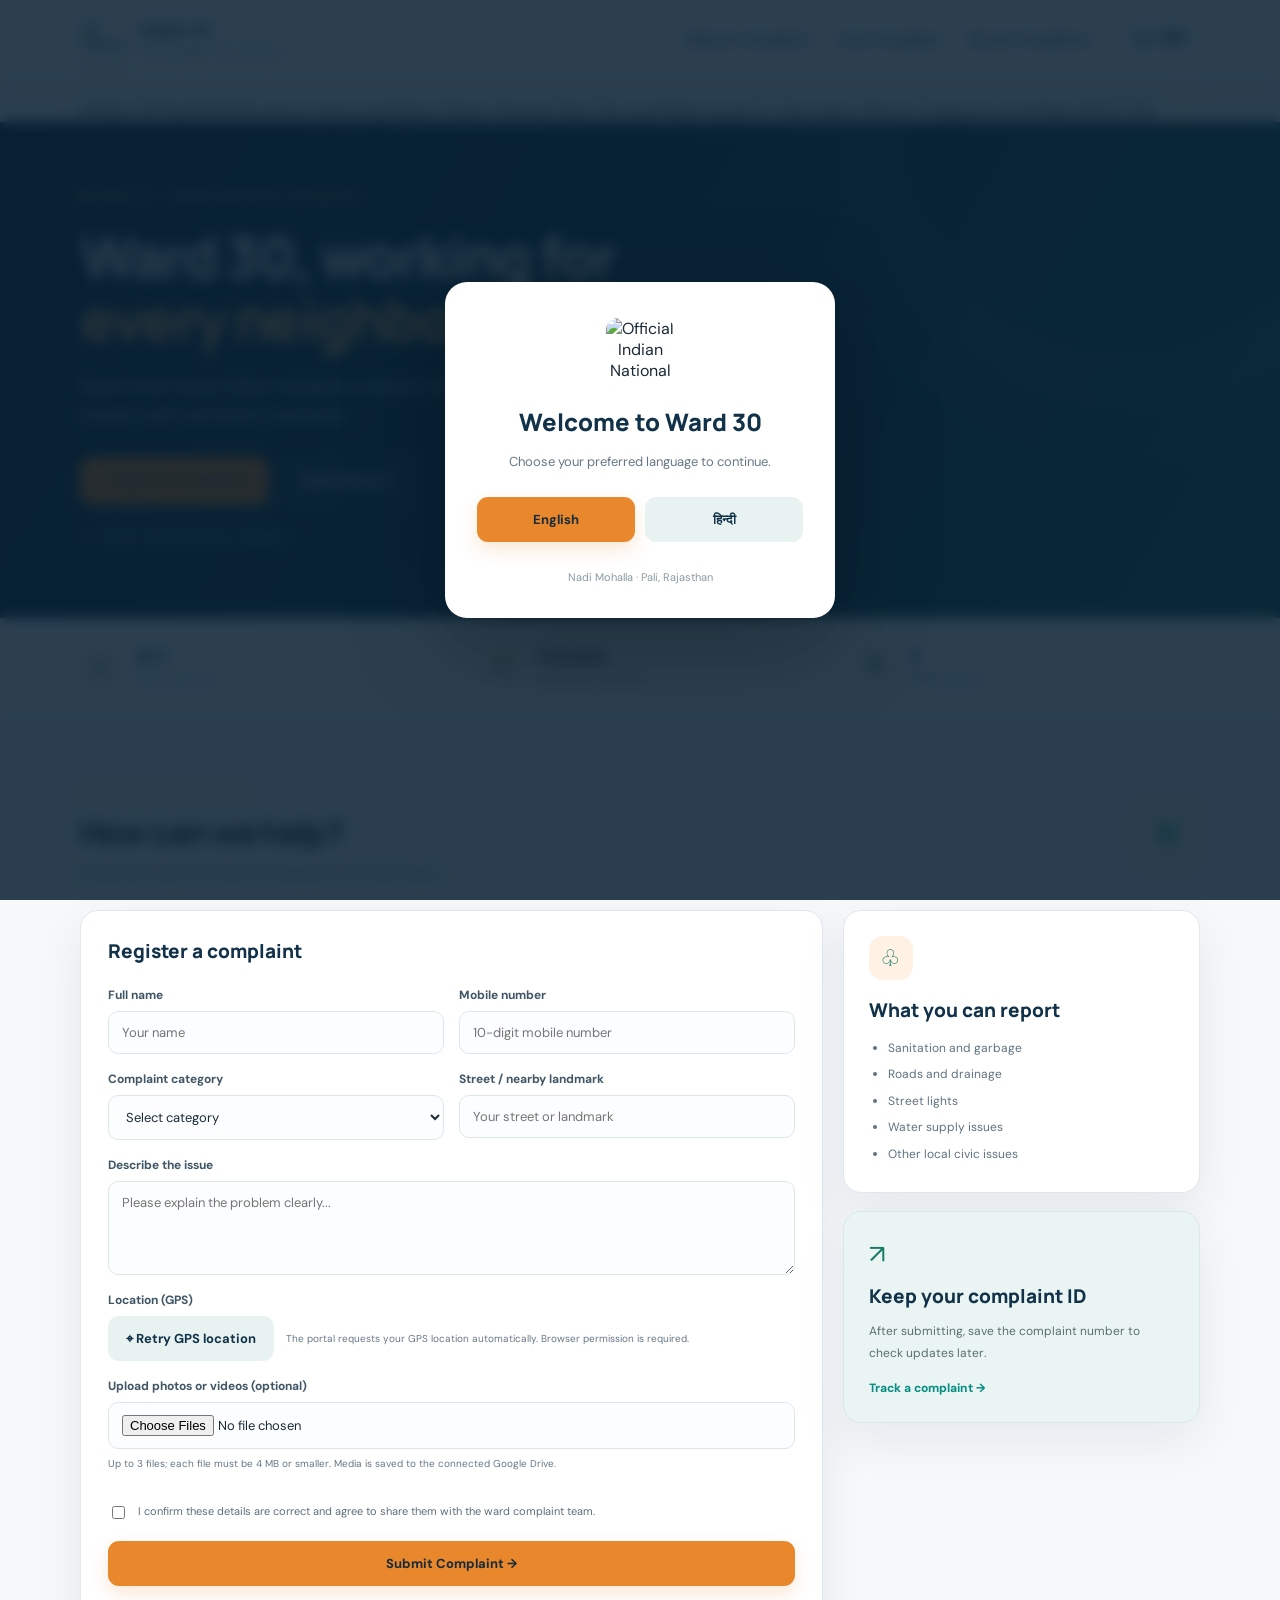
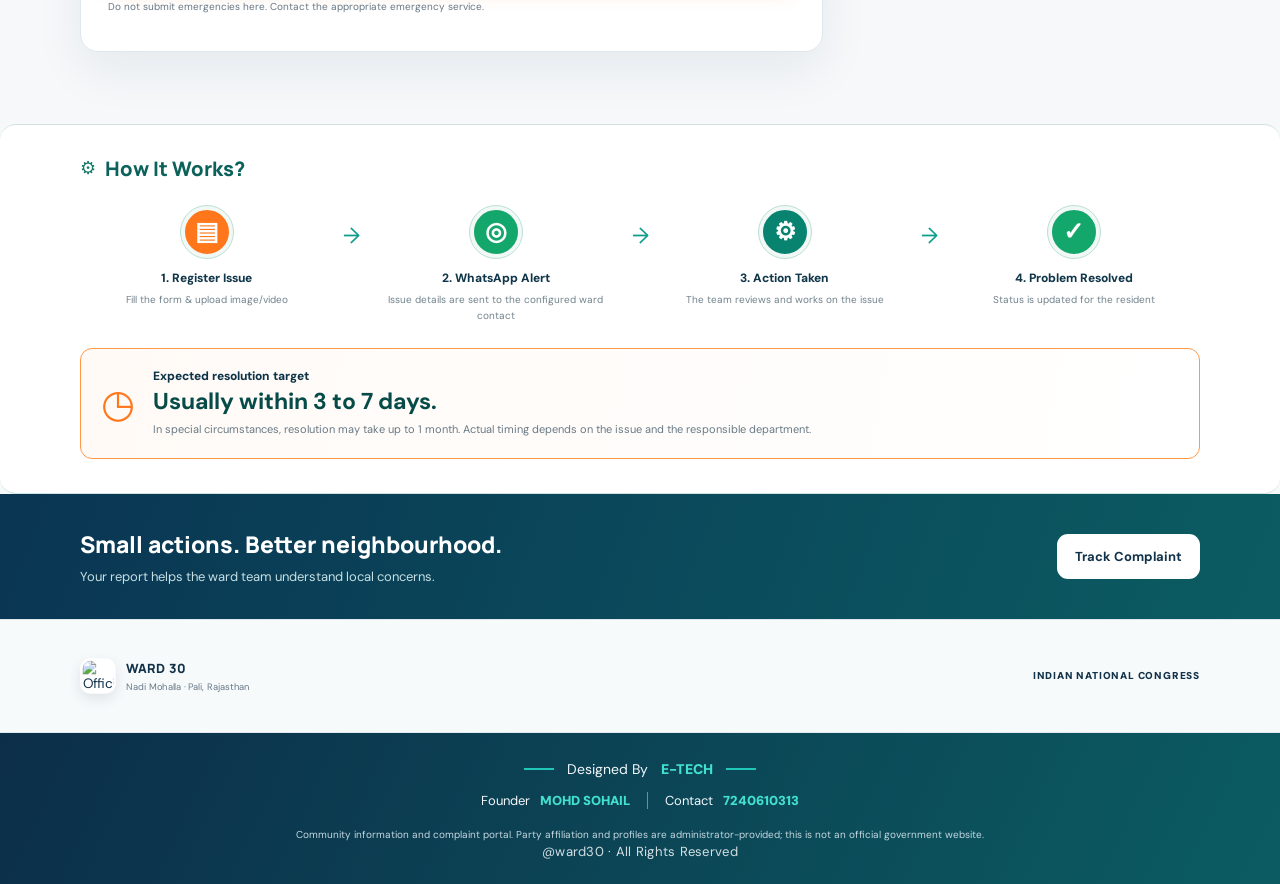
==== index.html @ 22cae5fc "Add files via upload" ====
<!doctype html>
<html lang="en"><head>
<meta charset="utf-8"><meta name="viewport" content="width=device-width,initial-scale=1">
<meta name="theme-color" content="#168044"><title>Ward 30 • Nadi Mohalla | INC Community Portal</title>
<link rel="icon" href="assets/inc-logo.png" type="image/png"><link rel="stylesheet" href="style.css">
</head><body>
<div class="language-modal" id="languageModal" role="dialog" aria-modal="true">
 <div class="language-box"><img class="official-inc-logo modal-inc-logo" src="assets/inc-logo.png" alt="Official Indian National Congress logo"><h2 id="welcomeTitle">Welcome to Ward 30</h2><p id="welcomeText">Choose your preferred language to continue.</p>
 <div class="language-actions"><button class="btn primary" onclick="setLanguage('en')">English</button><button class="btn secondary" onclick="setLanguage('hi')">हिन्दी</button></div>
 <small>Nadi Mohalla · Pali, Rajasthan</small></div>
</div>
<header class="topbar"><div class="container nav">
 <a class="brand" href="index.html"><img class="official-inc-logo brand-logo" src="assets/inc-logo.png" alt="Official Indian National Congress logo"><span><b>WARD 30</b><small>Nadi Mohalla · Pali, Rajasthan</small></span></a><div class="nav-party"><img src="assets/inc-logo.png" alt="INC hand symbol"><span>INDIAN NATIONAL CONGRESS</span></div>
 <button id="menuBtn" class="menu" aria-label="Open menu">☰</button><nav id="navLinks">
 <a href="#report" data-en="Register Complaint" data-hi="शिकायत दर्ज करें">Register Complaint</a>
 <a href="track.html" data-en="Track Complaint" data-hi="शिकायत ट्रैक करें">Track Complaint</a>
 <a href="recent.html" data-en="Recent Complaints" data-hi="हाल की शिकायतें">Recent Complaints</a>
 <button class="lang-switch" onclick="toggleLanguage()">EN / हिन्दी</button>
 </nav>
</div></header>
<main>
<section class="campaign-banner-section" aria-label="Ward 30 Nadi Mohalla banner">
  <div class="container campaign-banner-wrap">
    <img class="campaign-banner-image" src="assets/ward30-campaign-banner.png" alt="Ward 30 Nadi Mohalla banner featuring Mohsin Khatri, Parshad Ward 30, and Mohd Javed, Ex-Secretary, District Congress Committee (DCC), Pali" loading="eager" fetchpriority="high">
  </div>
</section>
<section class="hero"><div class="hero-glow"></div><div class="container hero-grid">
 <div class="hero-copy"><div class="eyebrow"><span class="pulse"></span><span data-en="WARD 30 · INDIAN NATIONAL CONGRESS" data-hi="वार्ड 30 · भारतीय राष्ट्रीय कांग्रेस">WARD 30 · INDIAN NATIONAL CONGRESS</span></div>
 <h1 data-en="Ward 30, working for <em>every neighbour.</em>" data-hi="वार्ड 30, <em>हर निवासी के लिए।</em>">Ward 30, working for <em>every neighbour.</em></h1>
 <p data-en="Report local issues, follow complaint progress, and help make Nadi Mohalla cleaner, safer and better connected." data-hi="स्थानीय समस्याओं की शिकायत करें, उनकी स्थिति देखें और नाड़ी मोहल्ला को स्वच्छ, सुरक्षित और बेहतर बनाने में मदद करें।">Report local issues, follow complaint progress, and help make Nadi Mohalla cleaner, safer and better connected.</p>
 <div class="hero-actions"><a class="btn primary" href="#report" data-en="＋ Register a Complaint" data-hi="＋ शिकायत दर्ज करें">＋ Register a Complaint</a><a class="btn ghost" href="track.html" data-en="Track Status →" data-hi="स्थिति देखें →">Track Status →</a></div>
 <div class="trust-line"><span>✓</span> <span data-en="Simple · Mobile friendly · Bilingual" data-hi="आसान · मोबाइल अनुकूल · द्विभाषी">Simple · Mobile friendly · Bilingual</span></div>
 </div>

</div></section>
<section class="stats"><div class="container stats-grid"><div><span class="stat-icon">◎</span><strong>24/7</strong><small data-en="Submit anytime" data-hi="कभी भी शिकायत करें">Submit anytime</small></div><div><span class="stat-icon">↗</span><strong data-en="Trackable" data-hi="ट्रैकिंग">Trackable</strong><small data-en="Check your complaint" data-hi="शिकायत की स्थिति देखें">Check your complaint</small></div><div><span class="stat-icon">हिं</span><strong>2</strong><small data-en="English & Hindi" data-hi="हिन्दी और अंग्रेज़ी">English & Hindi</small></div></div></section>
<section class="section" id="report"><div class="container"><div class="section-heading"><div><div class="eyebrow">WARD 30 · NADI MOHALLA</div><h2 data-en="How can we help?" data-hi="हम आपकी क्या मदद कर सकते हैं?">How can we help?</h2><p data-en="Choose an issue and send the details to the ward team." data-hi="समस्या चुनें और विवरण वार्ड टीम को भेजें।">Choose an issue and send the details to the ward team.</p></div><div class="heading-symbol">✳</div></div>
<div class="report-layout"><form id="complaintForm" class="card form-card"><h3 data-en="Register a complaint" data-hi="शिकायत दर्ज करें">Register a complaint</h3>
<div class="field-row"><div class="field"><label for="name" data-en="Full name" data-hi="पूरा नाम">Full name</label><input id="name" required maxlength="80" placeholder="Your name"></div><div class="field"><label for="mobile" data-en="Mobile number" data-hi="मोबाइल नंबर">Mobile number</label><input id="mobile" required inputmode="numeric" pattern="[6-9][0-9]{9}" maxlength="10" placeholder="10-digit mobile number"></div></div>
<div class="field-row"><div class="field"><label for="category" data-en="Complaint category" data-hi="शिकायत की श्रेणी">Complaint category</label><select id="category" required><option value="">Select category</option><option> सफाई / Sanitation</option><option>Road / सड़क</option><option>Street light / स्ट्रीट लाइट</option><option>Drainage / नाली</option><option>Water supply / पानी</option><option>Garbage collection / कचरा</option><option>Other / अन्य</option></select></div><div class="field"><label for="area" data-en="Street / nearby landmark" data-hi="गली / नज़दीकी स्थान">Street / nearby landmark</label><input id="area" required maxlength="120" placeholder="Your street or landmark"></div></div>
<div class="field"><label for="details" data-en="Describe the issue" data-hi="समस्या का विवरण">Describe the issue</label><textarea id="details" required minlength="10" maxlength="1000" rows="4" placeholder="Please explain the problem clearly..."></textarea></div>

<div class="field"><label data-en="Location (GPS)" data-hi="स्थान (GPS)">Location (GPS)</label><div class="gps-row"><button class="btn secondary" type="button" id="gpsBtn">⌖ Retry GPS location</button><span id="gpsStatus" class="muted tiny">The portal requests your GPS location automatically. Browser permission is required.</span></div><input id="latitude" type="hidden"><input id="longitude" type="hidden"><input id="accuracy" type="hidden"></div>
<div class="field"><label for="mediaFiles" data-en="Upload photos or videos (optional)" data-hi="फोटो या वीडियो अपलोड करें (वैकल्पिक)">Upload photos or videos (optional)</label><input id="mediaFiles" type="file" accept="image/*,video/*" multiple><small class="muted" data-en="Up to 3 files; each file must be 4 MB or smaller. Media is saved to the connected Google Drive." data-hi="अधिकतम 3 फ़ाइलें; हर फ़ाइल 4 MB या कम हो। मीडिया जुड़े Google Drive में सेव होगा।">Up to 3 files; each file must be 4 MB or smaller. Media is saved to the connected Google Drive.</small><div id="mediaPreview" class="media-preview"></div></div>
<label class="checkline"><input id="consent" type="checkbox" required><span data-en="I confirm these details are correct and agree to share them with the ward complaint team." data-hi="मैं पुष्टि करता/करती हूँ कि जानकारी सही है और इसे वार्ड शिकायत टीम के साथ साझा करने की सहमति देता/देती हूँ।">I confirm these details are correct and agree to share them with the ward complaint team.</span></label>
<button class="btn primary full" type="submit" id="submitBtn" data-en="Submit Complaint →" data-hi="शिकायत भेजें →">Submit Complaint →</button><div id="formMessage" aria-live="polite"></div><p class="muted tiny">Do not submit emergencies here. Contact the appropriate emergency service.</p>
</form>
<div class="side-stack"><div class="card issue-card"><span class="issue-icon">♧</span><h3 data-en="What you can report" data-hi="किन समस्याओं की शिकायत कर सकते हैं">What you can report</h3><ul><li>Sanitation and garbage</li><li>Roads and drainage</li><li>Street lights</li><li>Water supply issues</li><li>Other local civic issues</li></ul></div><div class="card note-card"><div class="note-icon">↗</div><h3 data-en="Keep your complaint ID" data-hi="शिकायत ID संभालकर रखें">Keep your complaint ID</h3><p data-en="After submitting, save the complaint number to check updates later." data-hi="शिकायत भेजने के बाद उसकी ID सुरक्षित रखें ताकि बाद में स्थिति देख सकें।">After submitting, save the complaint number to check updates later.</p><a href="track.html" class="text-link" data-en="Track a complaint →" data-hi="शिकायत ट्रैक करें →">Track a complaint →</a></div></div></div>
</div></section>
<section class="how-section" aria-labelledby="howTitle">
 <div class="container">
  <div class="how-heading"><span class="how-gear" aria-hidden="true">⚙</span><h2 id="howTitle" data-en="How It Works?" data-hi="यह कैसे काम करता है?">How It Works?</h2></div>
  <div class="how-steps">
   <div class="how-step"><div class="how-icon orange">▤</div><h3><span>1.</span> <span data-en="Register Issue" data-hi="समस्या दर्ज करें">Register Issue</span></h3><p data-en="Fill the form & upload image/video" data-hi="फ़ॉर्म भरें और फोटो/वीडियो अपलोड करें">Fill the form & upload image/video</p></div>
   <div class="how-arrow" aria-hidden="true">→</div>
   <div class="how-step"><div class="how-icon green">◎</div><h3><span>2.</span> <span data-en="WhatsApp Alert" data-hi="व्हाट्सऐप सूचना">WhatsApp Alert</span></h3><p data-en="Issue details are sent to the configured ward contact" data-hi="समस्या का विवरण कॉन्फ़िगर किए गए वार्ड संपर्क को भेजा जाता है">Issue details are sent to the configured ward contact</p></div>
   <div class="how-arrow" aria-hidden="true">→</div>
   <div class="how-step"><div class="how-icon teal">⚙</div><h3><span>3.</span> <span data-en="Action Taken" data-hi="कार्रवाई की जाती है">Action Taken</span></h3><p data-en="The team reviews and works on the issue" data-hi="टीम समस्या की समीक्षा करके काम करती है">The team reviews and works on the issue</p></div>
   <div class="how-arrow" aria-hidden="true">→</div>
   <div class="how-step"><div class="how-icon green">✓</div><h3><span>4.</span> <span data-en="Problem Resolved" data-hi="समस्या का समाधान">Problem Resolved</span></h3><p data-en="Status is updated for the resident" data-hi="निवासी के लिए स्थिति अपडेट की जाती है">Status is updated for the resident</p></div>
  </div>
  <div class="resolution-box"><div class="resolution-clock" aria-hidden="true">◷</div><div><h3 data-en="Expected resolution target" data-hi="समाधान का अनुमानित समय">Expected resolution target</h3><strong data-en="Usually within 3 to 7 days." data-hi="आमतौर पर 3 से 7 दिनों में।">Usually within 3 to 7 days.</strong><p data-en="In special circumstances, resolution may take up to 1 month. Actual timing depends on the issue and the responsible department." data-hi="विशेष परिस्थितियों में समाधान में 1 महीने तक लग सकता है। वास्तविक समय समस्या और जिम्मेदार विभाग पर निर्भर करेगा।">In special circumstances, resolution may take up to 1 month. Actual timing depends on the issue and the responsible department.</p></div></div>
 </div>
</section>
<section class="bottom-cta"><div class="container cta-inner"><div><h2 data-en="Small actions. Better neighbourhood." data-hi="छोटे कदम। बेहतर मोहल्ला।">Small actions. Better neighbourhood.</h2><p data-en="Your report helps the ward team understand local concerns." data-hi="आपकी शिकायत से वार्ड टीम को स्थानीय समस्याएँ समझने में मदद मिलती है।">Your report helps the ward team understand local concerns.</p></div><a href="track.html" class="btn light" data-en="Track Complaint" data-hi="शिकायत ट्रैक करें">Track Complaint</a></div></section>
</main>
<footer class="site-footer">
 <div class="footer-ward">
  <div class="container footer-ward-inner">
   <div class="brand footer-brand"><img class="official-inc-logo brand-logo" src="assets/inc-logo.png" alt="Official Indian National Congress logo"><span><b>WARD 30</b><small>Nadi Mohalla · Pali, Rajasthan</small></span></div>
   <span class="footer-party-name">INDIAN NATIONAL CONGRESS</span>
  </div>
 </div>
 <div class="footer-credit"><div class="container footer-credit-inner">
  <p class="designed-line"><span></span> Designed By <strong>E-TECH</strong> <span></span></p>
  <p class="founder-line">Founder <strong>MOHD SOHAIL</strong><i></i> Contact <a href="tel:7240610313">7240610313</a></p>
  <p class="footer-disclaimer">Community information and complaint portal. Party affiliation and profiles are administrator-provided; this is not an official government website.</p>
  <p class="copyright-line">@ward30 · All Rights Reserved</p>
 </div></div>
</footer>
<script src="config.js"></script><script src="app.js"></script></body></html>
---- style.css ----
@import url('https://fonts.googleapis.com/css2?family=DM+Sans:wght@400;500;600;700&family=Manrope:wght@400;500;600;700;800&display=swap');
:root{--navy:#12324A;--navy2:#1B5264;--teal:#E8872B;--teal2:#FFF2E4;--ink:#1B2B38;--muted:#667887;--line:#E1E8ED;--paper:#F6F8FA;--white:#fff;--shadow:0 18px 50px #092c4c12}
*{box-sizing:border-box}html{scroll-behavior:smooth}body{margin:0;background:var(--paper);color:var(--ink);font-family:'DM Sans',sans-serif}a{color:inherit;text-decoration:none}.container{width:min(1120px,92%);margin:auto}.topbar{background:#fff;border-bottom:1px solid var(--line);position:sticky;top:0;z-index:20}.nav{height:78px;display:flex;align-items:center;justify-content:space-between}.brand{display:flex;align-items:center;gap:12px;color:var(--navy)}.brand b{display:block;font:800 15px Manrope,sans-serif;letter-spacing:.6px}.brand small{display:block;color:var(--muted);font-size:11px;margin-top:4px}.mark,.mini-mark{display:grid;place-items:center;background:linear-gradient(145deg,var(--teal),#56d9c6);color:#07314c;font:800 21px Manrope,sans-serif;width:48px;height:48px;border-radius:15px;box-shadow:0 6px 15px #20b6a52b}nav{display:flex;align-items:center;gap:26px;font-size:13px;font-weight:700;color:#526574}nav a:hover,.text-link{color:#078e86}.lang-switch{border:1px solid var(--line);background:#fff;padding:10px 13px;border-radius:10px;color:var(--navy);font-weight:700;cursor:pointer}.menu{display:none;border:0;background:none;font-size:25px}.hero{position:relative;overflow:hidden;background:linear-gradient(120deg,#102E46 0%,#17465A 62%,#17645E 100%);color:white;padding:68px 0 74px}.hero:after{content:"";position:absolute;width:470px;height:470px;border:1px solid #ffffff13;border-radius:50%;right:-90px;top:-240px;box-shadow:0 0 0 55px #ffffff08,0 0 0 110px #ffffff05}.hero-grid{display:grid;grid-template-columns:1fr;gap:70px;align-items:center;position:relative;z-index:1}.eyebrow{font-size:10px;letter-spacing:2px;font-weight:800;color:#F4B66E;display:flex;align-items:center;gap:10px}.pulse{width:7px;height:7px;background:#F4B66E;border-radius:50%;box-shadow:0 0 0 5px #F4B66E24}.hero h1{font:800 clamp(36px,4.5vw,57px)/1.1 Manrope,sans-serif;letter-spacing:-1.8px;max-width:630px;margin:22px 0}.hero h1 em{color:#F4B66E;font-style:normal}.hero-copy>p{color:#d2e2ea;max-width:550px;font-size:16px;line-height:1.8}.hero-actions{display:flex;gap:12px;flex-wrap:wrap;margin-top:27px}.btn{display:inline-flex;justify-content:center;align-items:center;gap:8px;padding:14px 18px;border:0;border-radius:11px;font:700 13px 'DM Sans',sans-serif;cursor:pointer;transition:.2s}.btn:hover{transform:translateY(-2px)}.primary{background:var(--teal);color:#172B3B;box-shadow:0 8px 18px #E8872B30}.ghost{border:1px solid #ffffff48;color:white;background:#ffffff09}.secondary{background:#E8F3F1;color:var(--navy)}.light{background:#fff;color:var(--navy)}.trust-line{display:flex;gap:9px;align-items:center;margin-top:24px;font-size:12px;color:#b8d2dc}.trust-line span:first-child{color:#F4B66E;font-weight:900}.parshad-card{background:#fff;border-radius:22px;padding:12px;color:var(--ink);box-shadow:0 25px 70px #001d3040;max-width:330px;justify-self:end;width:100%}.portrait-wrap{height:275px;position:relative;overflow:hidden;border-radius:15px;background:#e4eceb}.portrait-wrap img{width:100%;height:100%;object-fit:cover;object-position:center 24%}.portrait-badge{position:absolute;bottom:12px;left:12px;background:#0a344f;color:#fff;border:1px solid #ffffff3d;padding:8px 12px;border-radius:8px;font-size:10px;font-weight:800;letter-spacing:1px}.parshad-info{padding:17px 10px 12px}.parshad-info small{color:#167A68;font-size:9px;letter-spacing:1.4px;font-weight:800}.parshad-info h2{font:800 24px Manrope,sans-serif;margin:8px 0 5px;color:var(--navy)}.parshad-info p{margin:0;color:#607381;font-size:13px}.location-line{font-size:11px;color:#71818c;margin-top:14px;padding-top:12px;border-top:1px solid var(--line)}.stats{background:#fff;border-bottom:1px solid var(--line)}.stats-grid{display:grid;grid-template-columns:repeat(3,1fr);padding:22px 0}.stats-grid>div{display:grid;grid-template-columns:43px 1fr;column-gap:12px;align-items:center;padding:6px 28px;border-right:1px solid var(--line)}.stats-grid>div:first-child{padding-left:0}.stats-grid>div:last-child{border:0}.stat-icon{grid-row:span 2;background:var(--teal2);color:#167A68;border-radius:12px;width:40px;height:40px;display:grid;place-items:center;font-size:19px}.stats-grid strong{font:800 15px Manrope,sans-serif;color:var(--navy)}.stats-grid small{font-size:11px;color:var(--muted);margin-top:3px}.section{padding:72px 0}.section-heading{display:flex;justify-content:space-between;align-items:center;margin-bottom:28px}.section-heading h2{font:800 32px Manrope,sans-serif;letter-spacing:-.7px;margin:10px 0}.section-heading p{color:var(--muted);margin:0;font-size:14px}.heading-symbol{font-size:42px;color:#0cb4a2;background:var(--teal2);width:66px;height:66px;border-radius:20px;display:grid;place-items:center}.report-layout{display:grid;grid-template-columns:1.35fr .65fr;gap:20px;align-items:start}.card{background:#fff;border:1px solid var(--line);border-radius:18px;box-shadow:var(--shadow)}.form-card{padding:27px}.form-card h3,.issue-card h3,.note-card h3{font:800 19px Manrope,sans-serif;color:var(--navy);margin:0 0 23px}.field-row{display:grid;grid-template-columns:1fr 1fr;gap:15px}.field{display:flex;flex-direction:column;gap:8px;margin-bottom:17px}.field label{font-size:12px;font-weight:700;color:#405665}.field input,.field select,.field textarea{width:100%;border:1px solid #dce7ec;border-radius:10px;padding:12px 13px;background:#fbfdfe;color:var(--ink);font:13px 'DM Sans',sans-serif;outline:none}.field input:focus,.field select:focus,.field textarea:focus{border-color:var(--teal);box-shadow:0 0 0 3px #E8872B1A}.field textarea{resize:vertical}.muted{color:var(--muted)}.field small{font-size:10px}.checkline{display:flex;gap:10px;font-size:11px;line-height:1.6;color:#5d6f7b;margin:2px 0 19px}.checkline input{accent-color:var(--teal);margin-top:3px}.full{width:100%}.tiny{font-size:10px;line-height:1.5;margin-top:13px}.side-stack{display:grid;gap:18px}.issue-card,.note-card{padding:25px}.issue-icon{display:grid;place-items:center;background:var(--teal2);color:#167A68;width:44px;height:44px;border-radius:14px;font-size:23px;margin-bottom:17px}.issue-card h3,.note-card h3{margin-bottom:12px}.issue-card ul{padding-left:19px;margin:0;color:#607380;font-size:12px;line-height:2.2}.note-card{background:#EAF4F2;border-color:#D7E9E5}.note-icon{font-size:26px;color:#167A68;margin-bottom:12px}.note-card p{font-size:12px;line-height:1.8;color:#57716f}.text-link{font-size:12px;font-weight:800}.bottom-cta{background:linear-gradient(110deg,#0a3553,#0b5c62);padding:34px 0;color:#fff}.cta-inner{display:flex;justify-content:space-between;align-items:center;gap:20px}.cta-inner h2{font:800 23px Manrope,sans-serif;margin:0 0 8px}.cta-inner p{margin:0;color:#c6e0e4;font-size:13px}.footer-inner{display:flex;align-items:center;justify-content:space-between;gap:20px;padding:23px 0;color:#73838c;font-size:10px}.footer-brand{transform:scale(.85);transform-origin:left center}.footer-inner>a{font-weight:800;color:var(--navy)}.language-modal{position:fixed;inset:0;background:#061e31d9;z-index:99;display:grid;place-items:center;padding:20px;backdrop-filter:blur(7px)}.language-modal.hidden{display:none}.language-box{background:#fff;border-radius:22px;padding:32px;max-width:390px;width:100%;text-align:center;box-shadow:0 25px 100px #0004}.mini-mark{margin:0 auto 15px}.language-box h2{font:800 24px Manrope,sans-serif;color:var(--navy);margin:0 0 10px}.language-box p{color:var(--muted);font-size:13px;line-height:1.7}.language-actions{display:flex;gap:10px;margin:23px 0}.language-actions .btn{flex:1}.language-box small{font-size:11px;color:#8a9aa3}#formMessage{font-size:12px;line-height:1.6;margin-top:12px}.success{color:#087f55;background:#e8f8ef;border-radius:10px;padding:12px}.error{color:#a22;background:#fff0f0;border-radius:10px;padding:12px}
.page-head{background:var(--navy);color:white;padding:45px 0}.page-head h1{font:800 34px Manrope,sans-serif;margin:0 0 10px}.page-head p{color:#c8dce6;margin:0}.simple-section{padding:45px 0;min-height:55vh}.simple-card{max-width:720px;margin:auto;padding:28px}.simple-card h2{font:800 23px Manrope,sans-serif;color:var(--navy);margin-top:0}.complaint-item{padding:18px;border:1px solid var(--line);border-radius:13px;margin:12px 0;background:#fff}.status{display:inline-block;padding:5px 9px;border-radius:20px;font-size:10px;font-weight:800;background:#fff2d6;color:#936000}.status.solved{background:#e0f8eb;color:#087b4d}.status.progress{background:#e3f3ff;color:#176b9c}.admin-box{max-width:470px;margin:35px auto}.admin-box .card{padding:28px}.hidden{display:none!important}
@media(max-width:800px){.hero-grid{grid-template-columns:1fr;gap:35px}.parshad-card{justify-self:start;max-width:310px}.hero{padding:48px 0}.report-layout{grid-template-columns:1fr}.stats-grid>div{padding:6px 12px}.stats-grid>div:first-child{padding-left:0}.stats-grid small{font-size:10px}.section{padding:50px 0}nav{display:none;position:absolute;top:77px;left:0;right:0;background:#fff;padding:18px 5%;border-bottom:1px solid var(--line);flex-direction:column;align-items:stretch;gap:17px}nav.open{display:flex}.menu{display:block}.field-row{grid-template-columns:1fr;gap:0}.footer-inner{flex-wrap:wrap}.cta-inner{align-items:flex-start;flex-direction:column}}@media(max-width:420px){.hero h1{font-size:37px}.form-card,.issue-card,.note-card{padding:20px}.stats-grid{width:96%}.stats-grid>div{grid-template-columns:34px 1fr;column-gap:7px;padding:4px 7px}.stat-icon{width:32px;height:32px;font-size:15px}.stats-grid strong{font-size:12px}.stats-grid small{font-size:9px}.heading-symbol{width:48px;height:48px;font-size:30px}}

.profile-stack{display:grid;gap:14px;justify-items:end;position:relative;z-index:1}.profile-stack .parshad-card{justify-self:end}.candidate-card{width:100%;max-width:330px;background:#fff;border:1px solid #e2ebef;border-radius:18px;padding:12px;display:grid;grid-template-columns:92px 1fr;gap:13px;box-shadow:0 18px 50px #001d3022;}.candidate-photo{height:118px;border-radius:12px;overflow:hidden;background:#f5f7f8}.candidate-photo img{width:100%;height:100%;object-fit:cover;object-position:center 22%}.candidate-copy{min-width:0;align-self:center}.party-row{display:flex;align-items:center;gap:6px;margin-bottom:8px}.party-row img{width:25px;height:25px;object-fit:contain}.party-row span{font-size:7px;line-height:1.2;letter-spacing:.2px;font-weight:800;color:#485968}.candidate-copy>small{font-size:8px;letter-spacing:.8px;color:#167A68;font-weight:800}.candidate-copy h3{font:800 15px Manrope,sans-serif;color:var(--navy);margin:5px 0}.candidate-copy p{font-size:10px;color:#607381;margin:0 0 7px}.candidate-note{font-size:8px;line-height:1.4;color:#84929a;display:block}.gps-row{display:flex;align-items:center;gap:12px;flex-wrap:wrap}.gps-row .tiny{margin:0}.media-preview{display:flex;gap:8px;flex-wrap:wrap;margin-top:8px}.media-preview img,.media-preview video{width:70px;height:60px;object-fit:cover;border-radius:8px;border:1px solid var(--line)}@media(max-width:800px){.profile-stack{justify-items:start}.profile-stack .parshad-card,.candidate-card{justify-self:start}.candidate-card{max-width:310px}}


/* INC logo placement; preserve the original navy/teal colour palette */
.inc-brandline,.nav-party{display:flex;align-items:center;gap:8px;color:var(--navy);font-size:9px;font-weight:900;letter-spacing:.5px}
.inc-brandline{justify-content:center;margin:0 auto 12px}
.inc-brandline img{width:30px;height:30px;object-fit:contain}
.nav-party{margin-left:auto;margin-right:22px}
.nav-party img{width:30px;height:30px;object-fit:contain}
.inc-pill{display:flex;align-items:center;gap:7px;margin-top:12px;padding-top:10px;border-top:1px solid var(--line);font-size:10px;font-weight:800;color:var(--navy)}
.inc-pill img{width:24px;height:24px;object-fit:contain}
.party-row{display:flex;align-items:center;gap:6px;margin-bottom:8px}
.party-row img{width:27px;height:27px;object-fit:contain}
.party-row span{font-size:7px;line-height:1.2;letter-spacing:.2px;font-weight:800;color:var(--navy)}
.candidate-card{border-top:3px solid var(--teal)}
@media(max-width:800px){.nav-party{display:none}}

/* Premium, straight-edged branding and tricolour-inspired accents */
.portrait-wrap img,.candidate-photo img{transform:none!important;rotate:none!important;}
.portrait-wrap,.candidate-photo{transform:none!important;rotate:none!important;}
.topbar{box-shadow:0 3px 14px #12324a08}
.mark,.mini-mark{background:linear-gradient(145deg,#F28C28 0 32%,#fff 32% 66%,#168044 66% 100%);color:#12324A;box-shadow:0 6px 15px #12324a1c}
.portrait-badge{background:#12324A;border-bottom:3px solid #E8872B}
.candidate-card{border-top:3px solid #E8872B}
.inc-pill{color:#12324A}


/* Branded footer and separated admin surface */
.site-footer{margin-top:0;background:#fff;border-top:1px solid var(--line)}
.footer-ward{background:#f7fafb;border-bottom:1px solid #e2eaee}
.footer-ward-inner{min-height:112px;display:flex;align-items:center;gap:18px;padding-top:18px;padding-bottom:18px}
.footer-inc-logo{width:62px;height:62px;object-fit:contain;flex:0 0 auto}
.footer-party-name{margin-left:auto;color:var(--navy);font-size:10px;letter-spacing:.8px;font-weight:900}
.footer-credit{background:linear-gradient(115deg,#0c2e49,#0b5c62);color:#f4f8fb;padding:27px 0 24px;text-align:center}
.footer-credit-inner p{margin:0}
.designed-line{display:flex;justify-content:center;align-items:center;gap:13px;font-size:14px}
.designed-line span{width:30px;height:2px;background:#20c6b7;display:inline-block}
.designed-line strong,.founder-line strong,.founder-line a{color:#42e0ce;font-weight:900;text-decoration:none}
.founder-line{margin-top:14px!important;font-size:13px;display:flex;align-items:center;justify-content:center;gap:10px;flex-wrap:wrap}
.founder-line i{height:17px;width:1px;background:#ffffff65;margin:0 7px}
.footer-disclaimer{font-size:10px;color:#c5d8e1;line-height:1.6;margin-top:18px!important}
.admin-topbar{border-bottom:3px solid #e8872b}
.admin-public-link{font-weight:800;color:var(--navy);font-size:12px}
.admin-brand-logo{display:flex;align-items:center;justify-content:center;gap:10px;margin-bottom:12px}
.admin-brand-logo img{width:44px;height:44px;object-fit:contain}
.admin-brand-logo .mini-mark{margin:0}
.admin-footer{padding:18px 0;text-align:center;background:#0c2e49;color:#c5d8e1;font-size:11px}
@media(max-width:520px){.footer-ward-inner{gap:10px;min-height:88px}.footer-inc-logo{width:44px;height:44px}.footer-party-name{font-size:8px;max-width:90px;text-align:right}.footer-brand .mark{width:35px;height:35px}.footer-brand b{font-size:11px}.footer-brand small{font-size:8px}.designed-line{font-size:13px}.founder-line{font-size:12px;gap:7px}.footer-disclaimer{font-size:9px}}

.whatsapp-btn{background:#dcfce7;color:#14532d;border:1px solid #a7f3d0}.whatsapp-btn:hover{background:#bbf7d0}
#whatsappBtn{margin-top:10px}

/* Official INC logo used as the site identity and favicon companion. */
.official-inc-logo{display:block;object-fit:contain;background:#fff}
.brand-logo{width:48px;height:48px;flex:0 0 48px;border-radius:12px;padding:3px;box-shadow:0 6px 15px #12324a1c}
.modal-inc-logo{width:76px;height:76px;margin:0 auto 15px;border-radius:16px;padding:4px}
.footer-brand .brand-logo{width:42px;height:42px;flex-basis:42px}
@media(max-width:520px){.brand-logo{width:38px;height:38px;flex-basis:38px}.footer-brand .brand-logo{width:32px;height:32px;flex-basis:32px}.modal-inc-logo{width:68px;height:68px}}


/* How it works and expected resolution panel */
.how-section{padding:30px 0 34px;background:#fff;border:1px solid #cfe4df;border-left:0;border-right:0;border-radius:16px}
.how-heading{display:flex;align-items:center;gap:9px;margin-bottom:24px;color:#0d665d}
.how-heading h2{font:800 20px Manrope,sans-serif;margin:0;color:#0c625b}
.how-gear{font-size:18px;color:#167a68}
.how-steps{display:grid;grid-template-columns:minmax(0,1fr) 20px minmax(0,1fr) 20px minmax(0,1fr) 20px minmax(0,1fr);align-items:start;gap:8px}
.how-step{text-align:center;min-width:0}
.how-icon{width:52px;height:52px;border-radius:50%;display:grid;place-items:center;margin:0 auto 12px;color:#fff;font-size:25px;font-weight:700;border:4px solid #f1f8f6;outline:1px solid #b9ded5}
.how-icon.orange{background:#ff761b}.how-icon.green{background:#13a76b}.how-icon.teal{background:#07836f}
.how-step h3{font-size:12px;line-height:1.35;margin:0 0 6px;color:#10364a;font-weight:800}
.how-step p{font-size:10px;line-height:1.55;color:#71828b;margin:0}
.how-arrow{color:#0d9c8c;font-size:22px;text-align:center;padding-top:15px}
.resolution-box{display:flex;align-items:center;gap:18px;margin-top:25px;padding:19px 20px;border:1px solid #ff994a;border-radius:12px;background:linear-gradient(100deg,#fffaf6,#fff)}
.resolution-clock{font-size:39px;line-height:1;color:#ff761b;flex:0 0 auto}
.resolution-box h3{font-size:12px;font-weight:800;margin:0 0 3px;color:#0c3347}
.resolution-box strong{display:block;font-size:23px;line-height:1.25;color:#064b48;margin-bottom:5px}
.resolution-box p{font-size:11px;line-height:1.6;color:#687984;margin:0}
@media(max-width:650px){.how-section{padding:24px 0}.how-heading{margin-bottom:20px}.how-heading h2{font-size:17px}.how-steps{grid-template-columns:repeat(2,minmax(0,1fr));row-gap:22px;column-gap:12px}.how-arrow{display:none}.how-step h3{font-size:10px}.how-step p{font-size:9px}.resolution-box{align-items:flex-start;gap:12px;padding:15px 13px;margin-top:22px}.resolution-clock{font-size:32px}.resolution-box strong{font-size:19px}.resolution-box p{font-size:10px}}
@media(max-width:380px){.how-steps{column-gap:2px}.how-icon{width:46px;height:46px}.how-step h3{font-size:9px}.how-step p{font-size:8px}.how-arrow{font-size:16px}}
/* Keep one primary INC logo next to the Ward 30 name in each branding area. */
.nav-party,.inc-brandline,.footer-inc-logo{display:none!important}

/* Shared Ward 30 footer copyright */
.copyright-line{margin:12px 0 0;text-align:center;font-size:.82rem;letter-spacing:.02em;opacity:.86;color:inherit}

/* Admin layout hotfix: prevent the SVG brand mark from expanding to full width. */
body:has(#authPanel) .topbar{padding:10px clamp(14px,3vw,32px);display:flex;align-items:center;justify-content:space-between;gap:16px;min-height:72px}
body:has(#authPanel) .topbar .brand{display:flex;align-items:center;gap:10px;min-width:0}
body:has(#authPanel) .topbar .brand img{display:block;width:44px!important;height:44px!important;max-width:44px!important;max-height:44px!important;min-width:44px;object-fit:contain;flex:0 0 44px}
body:has(#authPanel) .topbar nav{display:flex;align-items:center;gap:12px;font-size:13px;white-space:nowrap}
body:has(#authPanel) main{width:min(1180px,94%);margin:28px auto 52px;min-height:55vh}
body:has(#authPanel) .admin-welcome{display:flex;align-items:center;justify-content:space-between;gap:20px;margin-bottom:24px}
body:has(#authPanel) .admin-welcome h1{font-size:clamp(26px,4vw,38px);line-height:1.15;margin:10px 0}
body:has(#authPanel) .admin-welcome p,body:has(#authPanel) .panel>p{color:var(--muted);line-height:1.6}
body:has(#authPanel) .panel{background:#fff;border:1px solid var(--line);border-radius:16px;padding:clamp(16px,3vw,26px);box-shadow:0 12px 35px #12324a0b;margin-bottom:20px;min-width:0}
body:has(#authPanel) .auth-panel{max-width:620px;margin:0 auto 30px}
body:has(#authPanel) .panel h2{margin-top:0;color:var(--navy)}
body:has(#authPanel) label{display:grid;gap:8px;font-size:13px;font-weight:700;margin:15px 0}
body:has(#authPanel) input,body:has(#authPanel) select{font:inherit;max-width:100%;min-width:0;border:1px solid #d6e1e7;border-radius:9px;padding:12px;background:#fff;color:var(--ink)}
body:has(#authPanel) .btn{min-height:42px}
body:has(#authPanel) .hidden{display:none!important}
body:has(#authPanel) .message{font-size:13px;line-height:1.6;overflow-wrap:anywhere}
body:has(#authPanel) .admin-stats{display:grid;grid-template-columns:repeat(4,minmax(0,1fr));gap:14px;background:transparent;border:0;margin:18px 0}
body:has(#authPanel) .admin-stats>div{background:#fff;border:1px solid var(--line);border-radius:14px;padding:20px;display:grid;gap:6px;min-width:0}
body:has(#authPanel) .admin-stats strong{font-size:28px;color:var(--teal)}
body:has(#authPanel) .admin-stats span{font-size:12px;color:var(--muted)}
body:has(#authPanel) .search-row{display:flex;align-items:center;gap:10px;flex-wrap:wrap;margin:16px 0}
body:has(#authPanel) .search-row input{flex:1 1 260px}
body:has(#authPanel) .table-wrap{width:100%;overflow:auto}
body:has(#authPanel) table{border-collapse:collapse;width:100%;min-width:850px;font-size:12px}
body:has(#authPanel) th,body:has(#authPanel) td{padding:12px;border-bottom:1px solid var(--line);text-align:left;vertical-align:top}
body:has(#authPanel) th{background:#f3f8f7;color:var(--navy);white-space:nowrap}
body:has(#authPanel) td small{display:block;color:var(--muted);margin-top:4px}
body:has(#authPanel) footer{display:flex;align-items:center;justify-content:center;flex-direction:column;gap:8px;padding:22px 16px;background:#0c2e49;color:#c5d8e1;text-align:center;overflow:hidden}
body:has(#authPanel) footer img{display:block;width:42px!important;height:42px!important;max-width:42px!important;max-height:42px!important;object-fit:contain;flex:0 0 42px}
body:has(#authPanel) footer p{margin:0;line-height:1.6;font-size:12px}
body:has(#authPanel) footer small{font-size:10px}
@media(max-width:650px){body:has(#authPanel) .admin-welcome{align-items:flex-start;flex-direction:column}body:has(#authPanel) .admin-stats{grid-template-columns:repeat(2,minmax(0,1fr));gap:10px}body:has(#authPanel) .admin-stats>div{padding:14px}body:has(#authPanel) .topbar .brand img{width:38px!important;height:38px!important;max-width:38px!important;max-height:38px!important;min-width:38px;flex-basis:38px}body:has(#authPanel) .brand small{font-size:10px}body:has(#authPanel) .topbar nav{font-size:11px}}

/* Ensure the locally bundled INC tricolour hand mark is visible in the admin header and footer. */
body:has(#authPanel) .topbar .brand img, body:has(#authPanel) footer img { display:block!important; object-fit:contain!important; background:#fff; border-radius:50%; padding:1px; }

/* Final requested photo-size alignment: match both profile cards and portraits. */
.profile-stack .candidate-card{max-width:330px;width:100%;display:flex;flex-direction:column;gap:0;padding:12px;border-radius:22px;justify-self:end;}
.profile-stack .candidate-photo{width:100%;height:275px;flex:0 0 275px;border-radius:15px;overflow:hidden;}
.profile-stack .candidate-photo img{width:100%;height:100%;object-fit:cover;object-position:center 22%;display:block;}
.profile-stack .candidate-copy{padding:17px 10px 12px;align-self:stretch;}
.profile-stack .party-row img{width:25px;height:25px;object-fit:contain;}
@media(max-width:800px){.profile-stack .candidate-card{max-width:310px;justify-self:start}.profile-stack .candidate-photo{height:275px;flex-basis:275px}}

/* Final layout adjustment: show both Ward 30 profiles opposite each other. */
@media(min-width:801px){
  .hero-grid{grid-template-columns:minmax(0,1fr);gap:34px;}
  .profile-stack{grid-template-columns:repeat(2,minmax(0,330px));justify-content:center;justify-items:stretch;align-items:stretch;gap:24px;width:100%;}
  .profile-stack .parshad-card,.profile-stack .candidate-card{width:100%;max-width:330px;justify-self:stretch;}
  .profile-stack .candidate-card{height:100%;}
}
@media(max-width:800px){
  .profile-stack{grid-template-columns:repeat(2,minmax(0,1fr));gap:12px;width:100%;}
  .profile-stack .parshad-card,.profile-stack .candidate-card{width:100%;max-width:none;justify-self:stretch;}
  .profile-stack .portrait-wrap,.profile-stack .candidate-photo{height:220px;flex-basis:220px;}
}
@media(max-width:520px){
  .profile-stack{grid-template-columns:minmax(0,1fr);justify-items:center;}
  .profile-stack .parshad-card,.profile-stack .candidate-card{max-width:330px;}
  .profile-stack .portrait-wrap,.profile-stack .candidate-photo{height:275px;flex-basis:275px;}
}

/* Homepage campaign banner added per request */
.campaign-banner-section{padding:22px 0 0;background:var(--paper)}
.campaign-banner-wrap{max-width:1240px}
.campaign-banner-image{display:block;width:100%;height:auto;max-height:720px;object-fit:contain;border-radius:18px;box-shadow:0 14px 38px rgba(15,55,37,.12);background:#f7fbf8}
@media(max-width:600px){.campaign-banner-section{padding:12px 0 0}.campaign-banner-image{border-radius:10px;box-shadow:0 8px 22px rgba(15,55,37,.10)}}
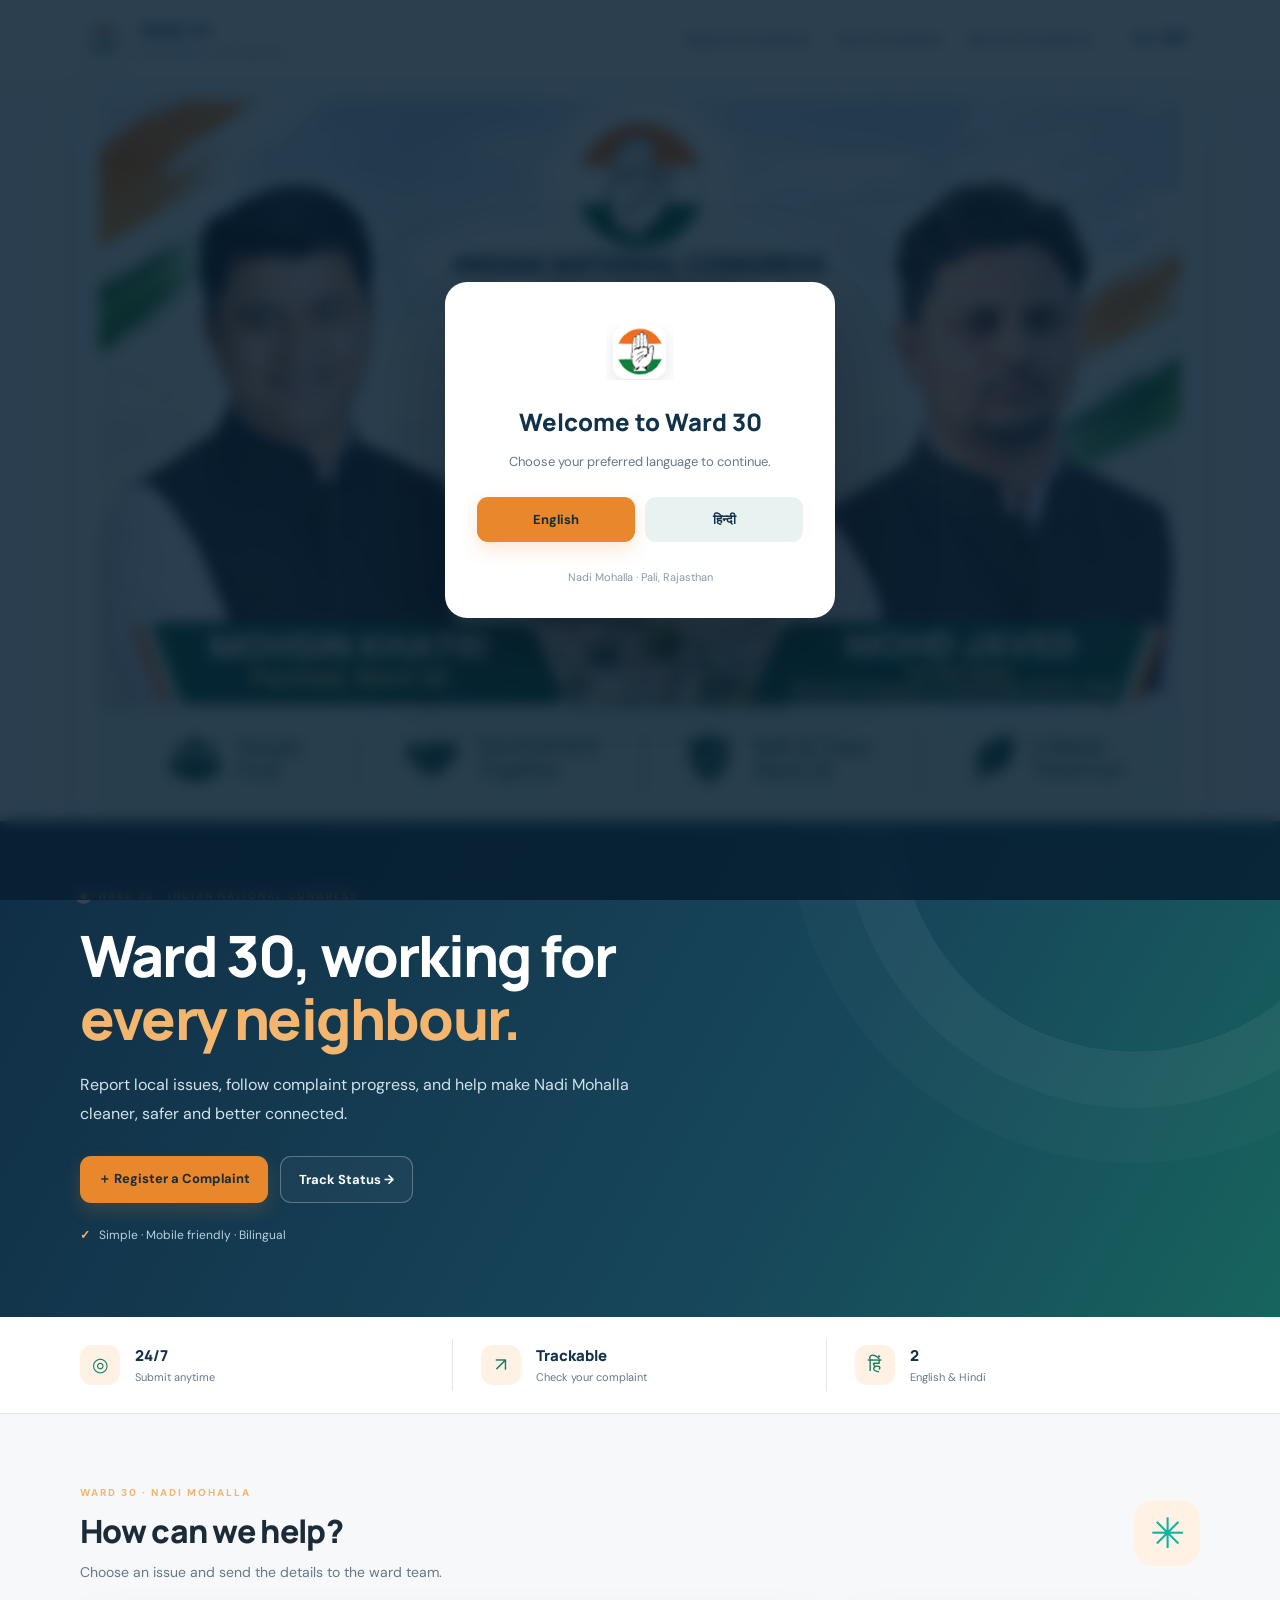
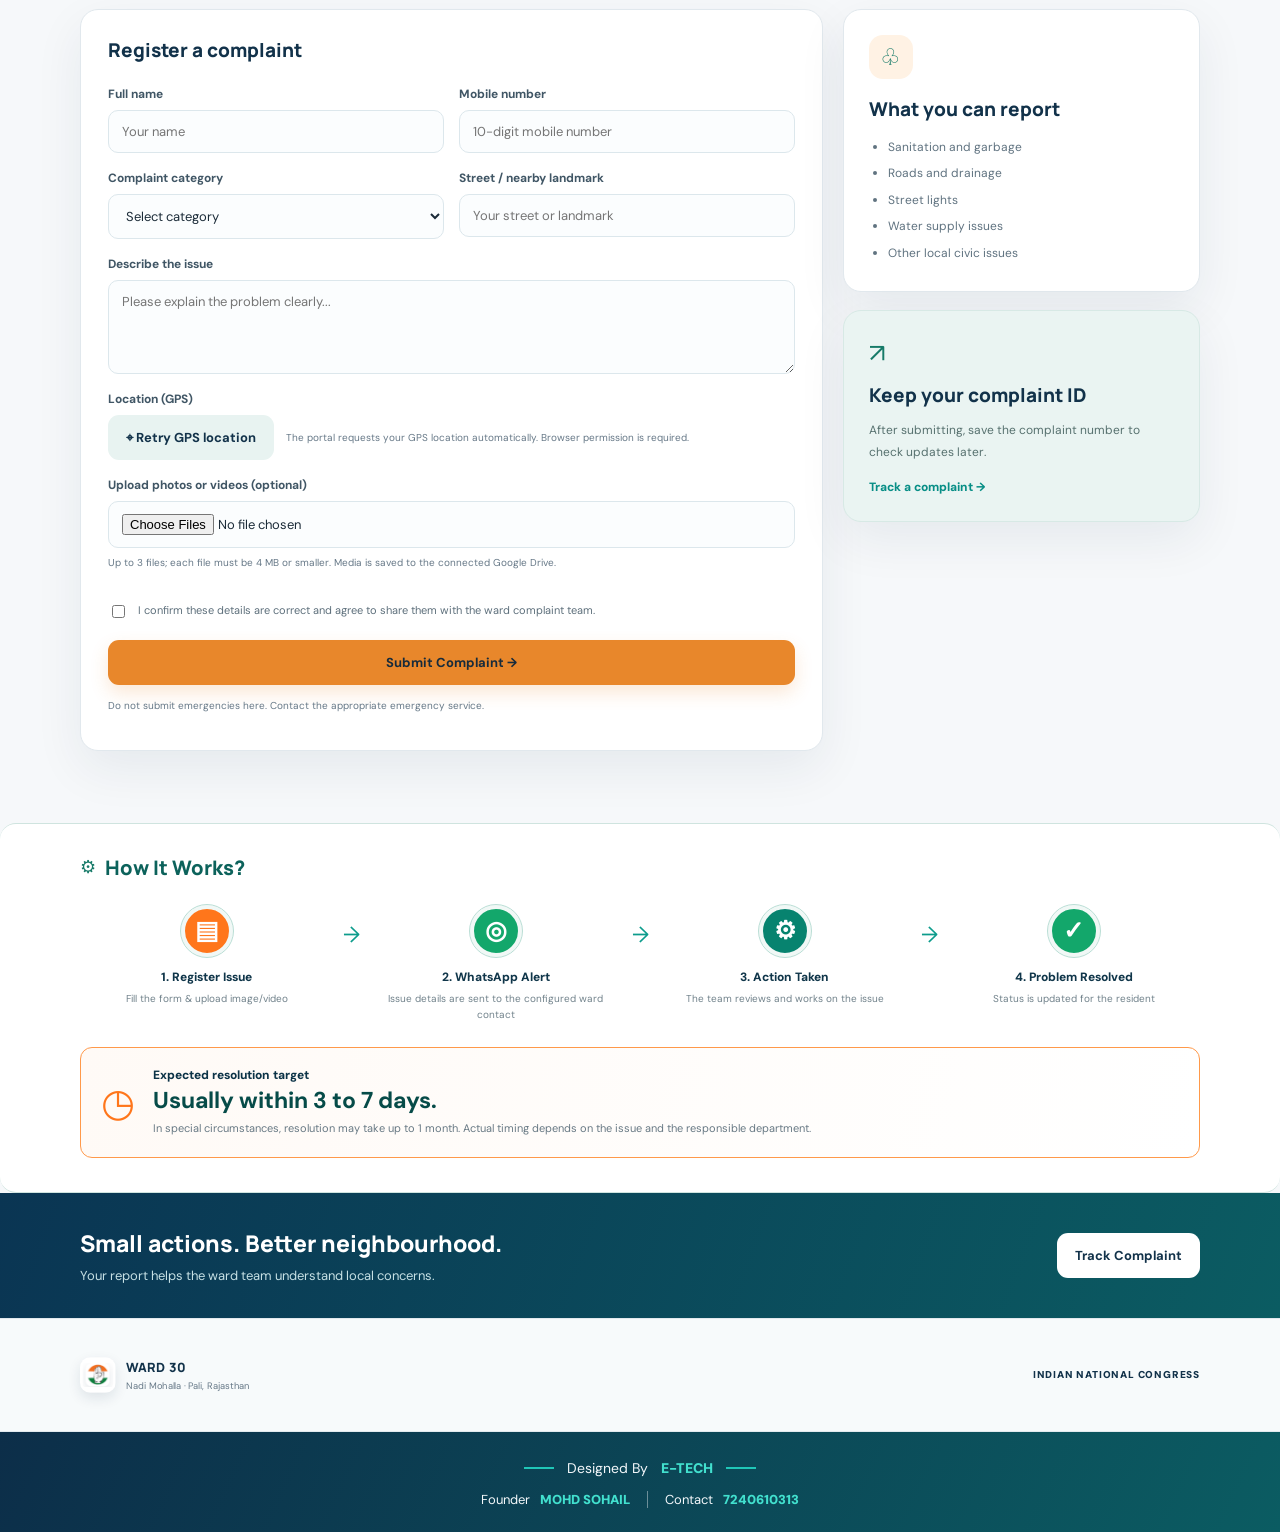
==== commit 4bac8da2: "Update index.html" ====
--- a/index.html
+++ b/index.html
@@ -2,15 +2,15 @@
 <html lang="en"><head>
 <meta charset="utf-8"><meta name="viewport" content="width=device-width,initial-scale=1">
 <meta name="theme-color" content="#168044"><title>Ward 30 • Nadi Mohalla | INC Community Portal</title>
-<link rel="icon" href="assets/inc-logo.png" type="image/png"><link rel="stylesheet" href="style.css">
+<link rel="icon" href="inc-logo.png" type="image/png"><link rel="stylesheet" href="style.css">
 </head><body>
 <div class="language-modal" id="languageModal" role="dialog" aria-modal="true">
- <div class="language-box"><img class="official-inc-logo modal-inc-logo" src="assets/inc-logo.png" alt="Official Indian National Congress logo"><h2 id="welcomeTitle">Welcome to Ward 30</h2><p id="welcomeText">Choose your preferred language to continue.</p>
+ <div class="language-box"><img class="official-inc-logo modal-inc-logo" src="inc-logo.png" alt="Official Indian National Congress logo"><h2 id="welcomeTitle">Welcome to Ward 30</h2><p id="welcomeText">Choose your preferred language to continue.</p>
  <div class="language-actions"><button class="btn primary" onclick="setLanguage('en')">English</button><button class="btn secondary" onclick="setLanguage('hi')">हिन्दी</button></div>
  <small>Nadi Mohalla · Pali, Rajasthan</small></div>
 </div>
 <header class="topbar"><div class="container nav">
- <a class="brand" href="index.html"><img class="official-inc-logo brand-logo" src="assets/inc-logo.png" alt="Official Indian National Congress logo"><span><b>WARD 30</b><small>Nadi Mohalla · Pali, Rajasthan</small></span></a><div class="nav-party"><img src="assets/inc-logo.png" alt="INC hand symbol"><span>INDIAN NATIONAL CONGRESS</span></div>
+ <a class="brand" href="index.html"><img class="official-inc-logo brand-logo" src="inc-logo.png" alt="Official Indian National Congress logo"><span><b>WARD 30</b><small>Nadi Mohalla · Pali, Rajasthan</small></span></a><div class="nav-party"><img src="assets/inc-logo.png" alt="INC hand symbol"><span>INDIAN NATIONAL CONGRESS</span></div>
  <button id="menuBtn" class="menu" aria-label="Open menu">☰</button><nav id="navLinks">
  <a href="#report" data-en="Register Complaint" data-hi="शिकायत दर्ज करें">Register Complaint</a>
  <a href="track.html" data-en="Track Complaint" data-hi="शिकायत ट्रैक करें">Track Complaint</a>
@@ -21,7 +21,7 @@
 <main>
 <section class="campaign-banner-section" aria-label="Ward 30 Nadi Mohalla banner">
   <div class="container campaign-banner-wrap">
-    <img class="campaign-banner-image" src="assets/ward30-campaign-banner.png" alt="Ward 30 Nadi Mohalla banner featuring Mohsin Khatri, Parshad Ward 30, and Mohd Javed, Ex-Secretary, District Congress Committee (DCC), Pali" loading="eager" fetchpriority="high">
+    <img class="campaign-banner-image" src="ward30-campaign-banner.png" alt="Ward 30 Nadi Mohalla banner featuring Mohsin Khatri, Parshad Ward 30, and Mohd Javed, Ex-Secretary, District Congress Committee (DCC), Pali" loading="eager" fetchpriority="high">
   </div>
 </section>
 <section class="hero"><div class="hero-glow"></div><div class="container hero-grid">
@@ -67,15 +67,13 @@
 <footer class="site-footer">
  <div class="footer-ward">
   <div class="container footer-ward-inner">
-   <div class="brand footer-brand"><img class="official-inc-logo brand-logo" src="assets/inc-logo.png" alt="Official Indian National Congress logo"><span><b>WARD 30</b><small>Nadi Mohalla · Pali, Rajasthan</small></span></div>
+   <div class="brand footer-brand"><img class="official-inc-logo brand-logo" src="inc-logo.png" alt="Official Indian National Congress logo"><span><b>WARD 30</b><small>Nadi Mohalla · Pali, Rajasthan</small></span></div>
    <span class="footer-party-name">INDIAN NATIONAL CONGRESS</span>
   </div>
  </div>
  <div class="footer-credit"><div class="container footer-credit-inner">
   <p class="designed-line"><span></span> Designed By <strong>E-TECH</strong> <span></span></p>
   <p class="founder-line">Founder <strong>MOHD SOHAIL</strong><i></i> Contact <a href="tel:7240610313">7240610313</a></p>
-  <p class="footer-disclaimer">Community information and complaint portal. Party affiliation and profiles are administrator-provided; this is not an official government website.</p>
-  <p class="copyright-line">@ward30 · All Rights Reserved</p>
- </div></div>
+  
 </footer>
-<script src="config.js"></script><script src="app.js"></script></body></html>+<script src="config.js"></script><script src="app.js"></script></body></html>
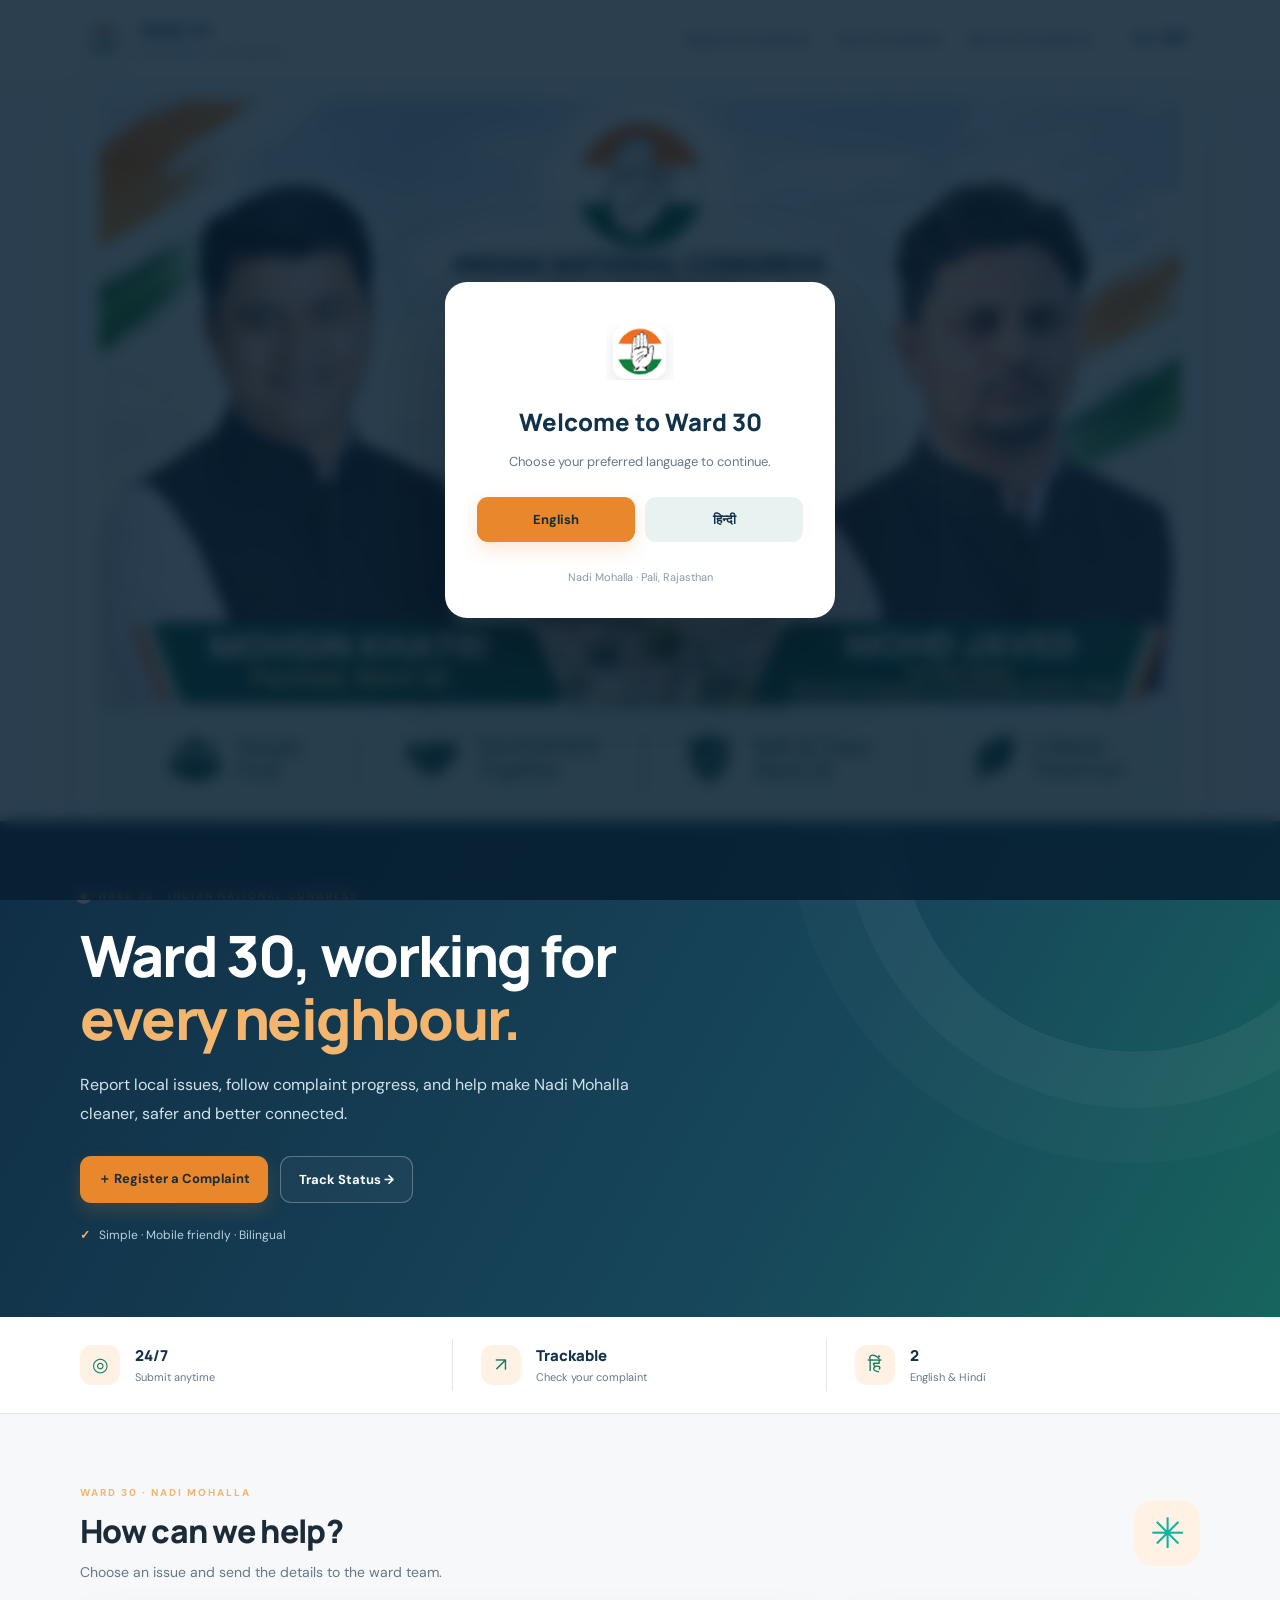
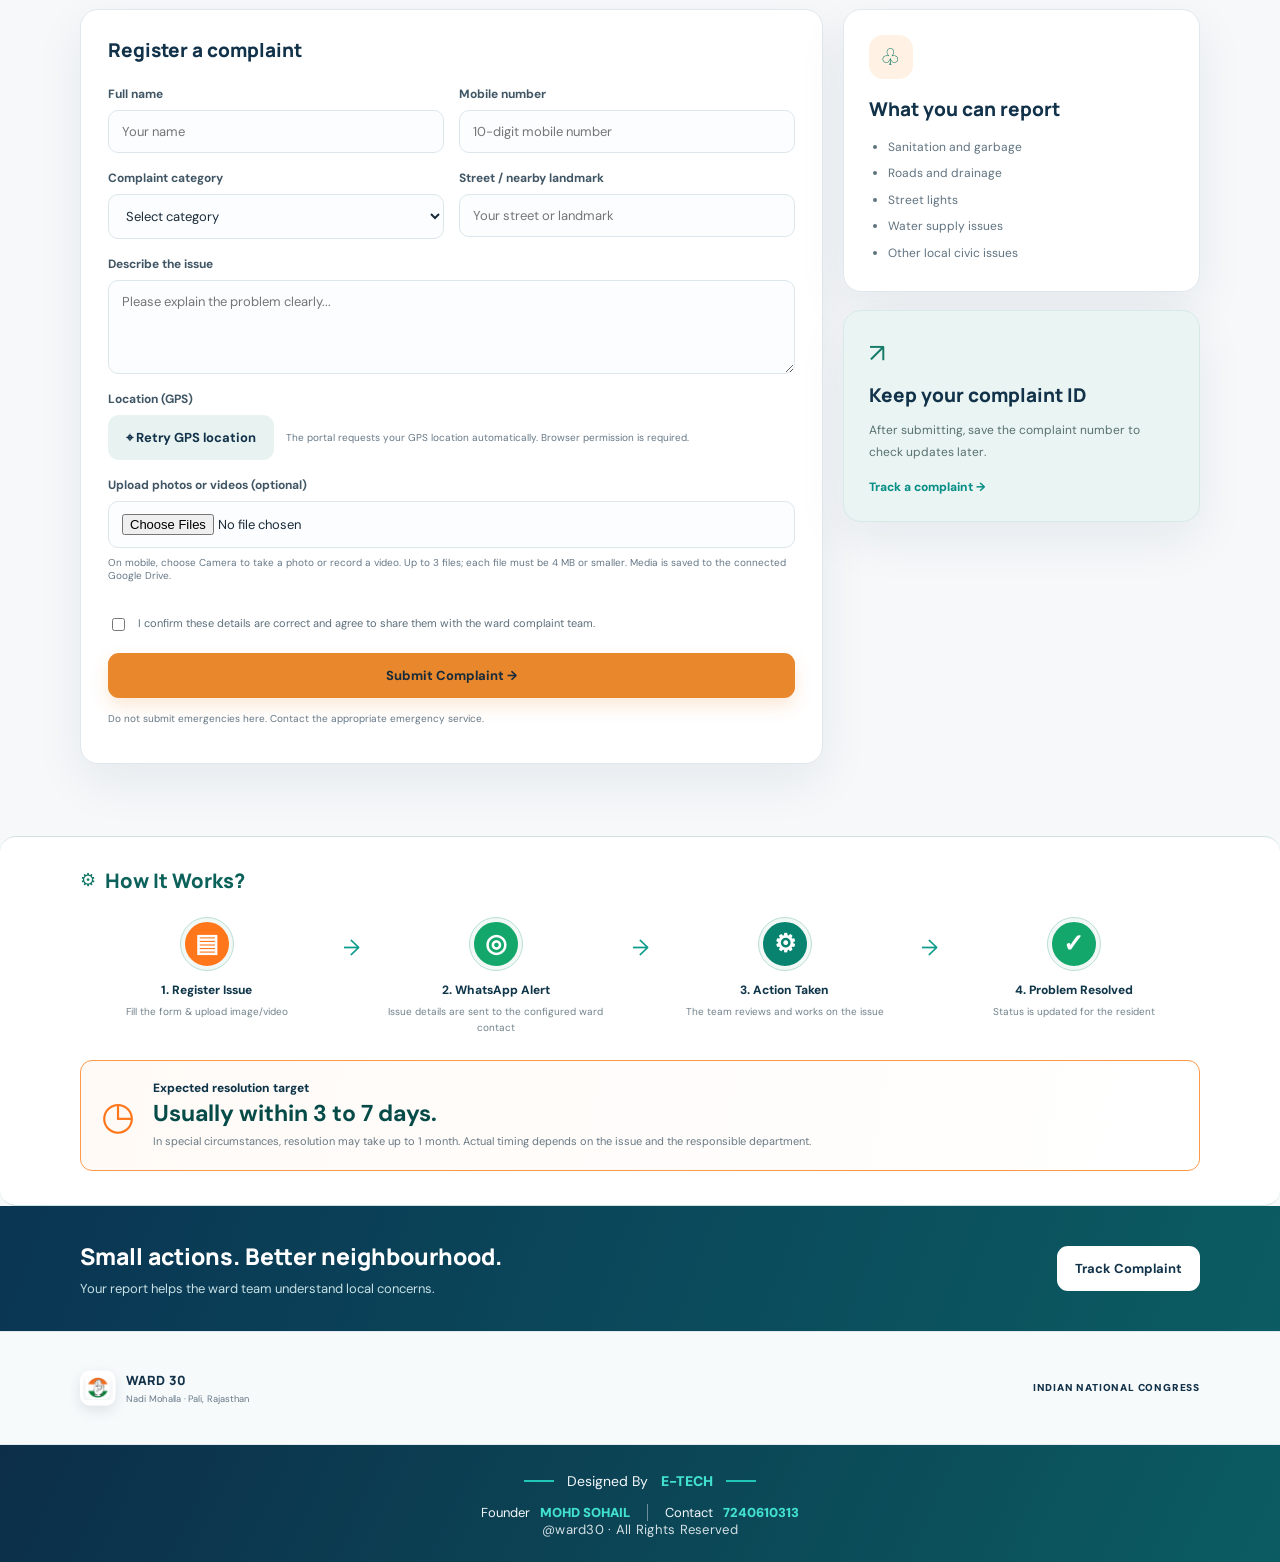
==== commit 5736b2f8: "Update index.html" ====
--- a/index.html
+++ b/index.html
@@ -10,7 +10,7 @@
  <small>Nadi Mohalla · Pali, Rajasthan</small></div>
 </div>
 <header class="topbar"><div class="container nav">
- <a class="brand" href="index.html"><img class="official-inc-logo brand-logo" src="inc-logo.png" alt="Official Indian National Congress logo"><span><b>WARD 30</b><small>Nadi Mohalla · Pali, Rajasthan</small></span></a><div class="nav-party"><img src="assets/inc-logo.png" alt="INC hand symbol"><span>INDIAN NATIONAL CONGRESS</span></div>
+ <a class="brand" href="index.html"><img class="official-inc-logo brand-logo" src="inc-logo.png" alt="Official Indian National Congress logo"><span><b>WARD 30</b><small>Nadi Mohalla · Pali, Rajasthan</small></span></a><div class="nav-party"><img src="inc-logo.png" alt="INC hand symbol"><span>INDIAN NATIONAL CONGRESS</span></div>
  <button id="menuBtn" class="menu" aria-label="Open menu">☰</button><nav id="navLinks">
  <a href="#report" data-en="Register Complaint" data-hi="शिकायत दर्ज करें">Register Complaint</a>
  <a href="track.html" data-en="Track Complaint" data-hi="शिकायत ट्रैक करें">Track Complaint</a>
@@ -41,7 +41,7 @@
 <div class="field"><label for="details" data-en="Describe the issue" data-hi="समस्या का विवरण">Describe the issue</label><textarea id="details" required minlength="10" maxlength="1000" rows="4" placeholder="Please explain the problem clearly..."></textarea></div>
 
 <div class="field"><label data-en="Location (GPS)" data-hi="स्थान (GPS)">Location (GPS)</label><div class="gps-row"><button class="btn secondary" type="button" id="gpsBtn">⌖ Retry GPS location</button><span id="gpsStatus" class="muted tiny">The portal requests your GPS location automatically. Browser permission is required.</span></div><input id="latitude" type="hidden"><input id="longitude" type="hidden"><input id="accuracy" type="hidden"></div>
-<div class="field"><label for="mediaFiles" data-en="Upload photos or videos (optional)" data-hi="फोटो या वीडियो अपलोड करें (वैकल्पिक)">Upload photos or videos (optional)</label><input id="mediaFiles" type="file" accept="image/*,video/*" multiple><small class="muted" data-en="Up to 3 files; each file must be 4 MB or smaller. Media is saved to the connected Google Drive." data-hi="अधिकतम 3 फ़ाइलें; हर फ़ाइल 4 MB या कम हो। मीडिया जुड़े Google Drive में सेव होगा।">Up to 3 files; each file must be 4 MB or smaller. Media is saved to the connected Google Drive.</small><div id="mediaPreview" class="media-preview"></div></div>
+<div class="field"><label for="mediaFiles" data-en="Upload photos or videos (optional)" data-hi="फोटो या वीडियो अपलोड करें (वैकल्पिक)">Upload photos or videos (optional)</label><input id="mediaFiles" type="file" accept="image/*,video/*" capture="environment" multiple><small class="muted" data-en="On mobile, choose Camera to take a photo or record a video. Up to 3 files; each file must be 4 MB or smaller. Media is saved to the connected Google Drive." data-hi="मोबाइल पर फोटो लेने या वीडियो रिकॉर्ड करने के लिए Camera चुनें। अधिकतम 3 फ़ाइलें; हर फ़ाइल 4 MB या कम हो। मीडिया जुड़े Google Drive में सेव होगा।">On mobile, choose Camera to take a photo or record a video. Up to 3 files; each file must be 4 MB or smaller. Media is saved to the connected Google Drive.</small><div id="mediaPreview" class="media-preview"></div></div>
 <label class="checkline"><input id="consent" type="checkbox" required><span data-en="I confirm these details are correct and agree to share them with the ward complaint team." data-hi="मैं पुष्टि करता/करती हूँ कि जानकारी सही है और इसे वार्ड शिकायत टीम के साथ साझा करने की सहमति देता/देती हूँ।">I confirm these details are correct and agree to share them with the ward complaint team.</span></label>
 <button class="btn primary full" type="submit" id="submitBtn" data-en="Submit Complaint →" data-hi="शिकायत भेजें →">Submit Complaint →</button><div id="formMessage" aria-live="polite"></div><p class="muted tiny">Do not submit emergencies here. Contact the appropriate emergency service.</p>
 </form>
@@ -74,6 +74,7 @@
  <div class="footer-credit"><div class="container footer-credit-inner">
   <p class="designed-line"><span></span> Designed By <strong>E-TECH</strong> <span></span></p>
   <p class="founder-line">Founder <strong>MOHD SOHAIL</strong><i></i> Contact <a href="tel:7240610313">7240610313</a></p>
-  
+  <p class="copyright-line">@ward30 · All Rights Reserved</p>
+ </div></div>
 </footer>
 <script src="config.js"></script><script src="app.js"></script></body></html>
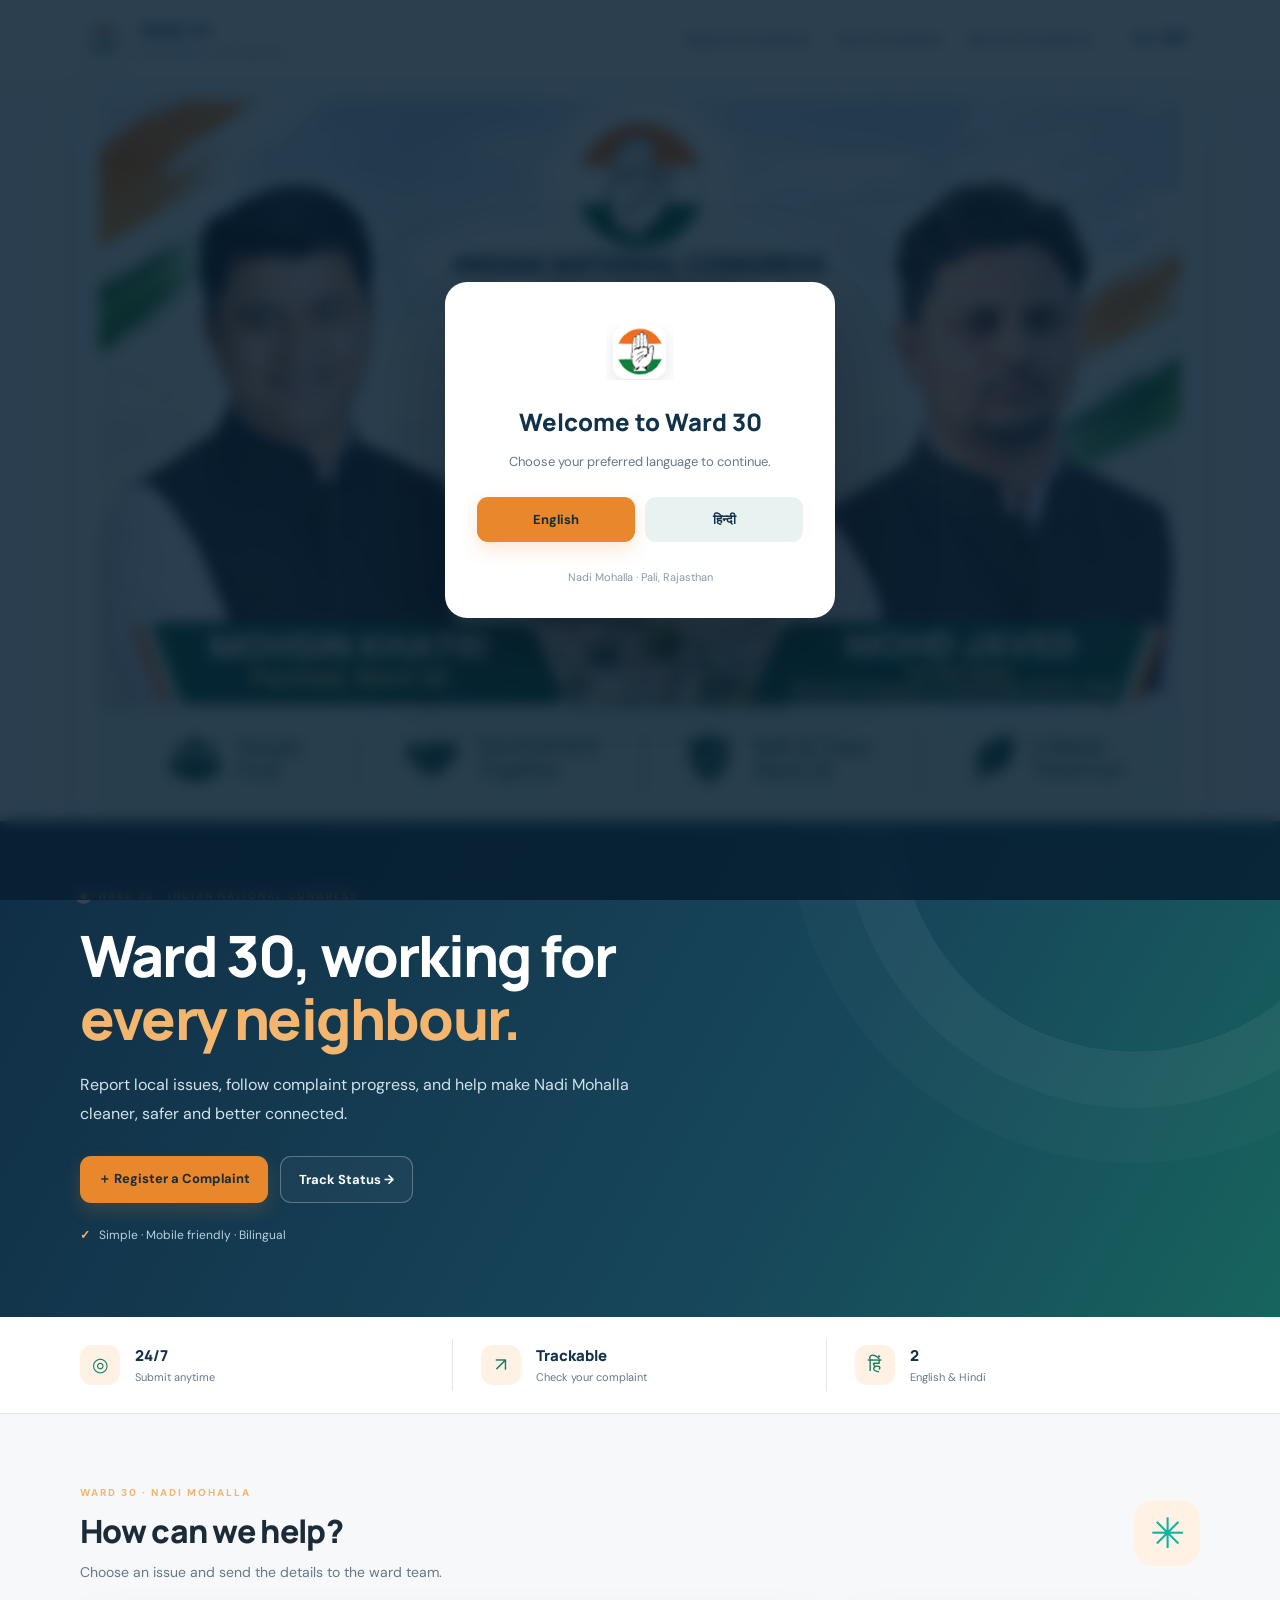
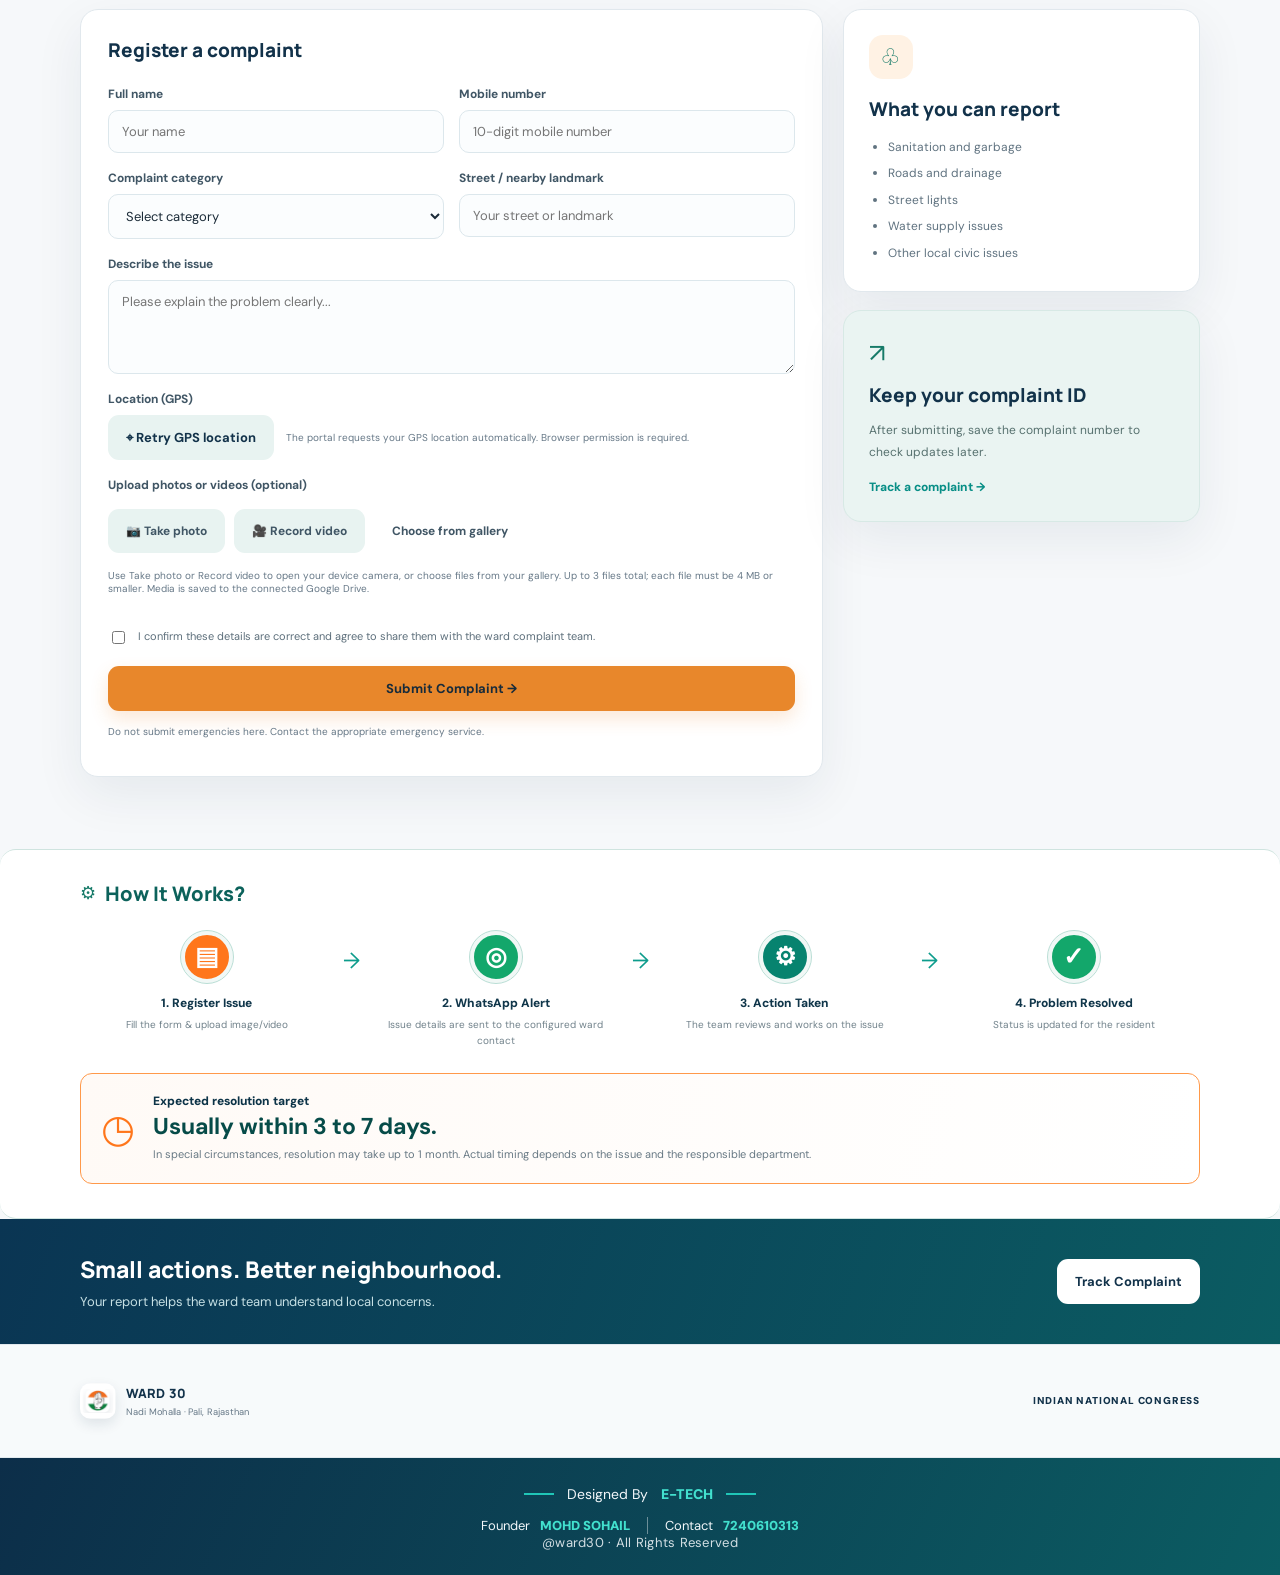
==== commit ab2aea6c: "Update index.html" ====
--- a/index.html
+++ b/index.html
@@ -41,7 +41,7 @@
 <div class="field"><label for="details" data-en="Describe the issue" data-hi="समस्या का विवरण">Describe the issue</label><textarea id="details" required minlength="10" maxlength="1000" rows="4" placeholder="Please explain the problem clearly..."></textarea></div>
 
 <div class="field"><label data-en="Location (GPS)" data-hi="स्थान (GPS)">Location (GPS)</label><div class="gps-row"><button class="btn secondary" type="button" id="gpsBtn">⌖ Retry GPS location</button><span id="gpsStatus" class="muted tiny">The portal requests your GPS location automatically. Browser permission is required.</span></div><input id="latitude" type="hidden"><input id="longitude" type="hidden"><input id="accuracy" type="hidden"></div>
-<div class="field"><label for="mediaFiles" data-en="Upload photos or videos (optional)" data-hi="फोटो या वीडियो अपलोड करें (वैकल्पिक)">Upload photos or videos (optional)</label><input id="mediaFiles" type="file" accept="image/*,video/*" capture="environment" multiple><small class="muted" data-en="On mobile, choose Camera to take a photo or record a video. Up to 3 files; each file must be 4 MB or smaller. Media is saved to the connected Google Drive." data-hi="मोबाइल पर फोटो लेने या वीडियो रिकॉर्ड करने के लिए Camera चुनें। अधिकतम 3 फ़ाइलें; हर फ़ाइल 4 MB या कम हो। मीडिया जुड़े Google Drive में सेव होगा।">On mobile, choose Camera to take a photo or record a video. Up to 3 files; each file must be 4 MB or smaller. Media is saved to the connected Google Drive.</small><div id="mediaPreview" class="media-preview"></div></div>
+<div class="field"><label for="mediaFiles" data-en="Upload photos or videos (optional)" data-hi="फोटो या वीडियो अपलोड करें (वैकल्पिक)">Upload photos or videos (optional)</label><div class="media-capture-actions"><label class="btn secondary" for="photoCapture">📷 Take photo</label><input id="photoCapture" class="sr-only" type="file" accept="image/*" capture="environment"><label class="btn secondary" for="videoCapture">🎥 Record video</label><input id="videoCapture" class="sr-only" type="file" accept="video/*" capture="environment"><label class="btn outline" for="mediaFiles">Choose from gallery</label><input id="mediaFiles" class="sr-only" type="file" accept="image/*,video/*" multiple></div><small class="muted" data-en="Use Take photo or Record video to open your device camera, or choose files from your gallery. Up to 3 files total; each file must be 4 MB or smaller. Media is saved to the connected Google Drive." data-hi="मोबाइल पर फोटो लेने या वीडियो रिकॉर्ड करने के लिए Camera चुनें। अधिकतम 3 फ़ाइलें; हर फ़ाइल 4 MB या कम हो। मीडिया जुड़े Google Drive में सेव होगा।">Use Take photo or Record video to open your device camera, or choose files from your gallery. Up to 3 files total; each file must be 4 MB or smaller. Media is saved to the connected Google Drive.</small><div id="mediaPreview" class="media-preview"></div></div>
 <label class="checkline"><input id="consent" type="checkbox" required><span data-en="I confirm these details are correct and agree to share them with the ward complaint team." data-hi="मैं पुष्टि करता/करती हूँ कि जानकारी सही है और इसे वार्ड शिकायत टीम के साथ साझा करने की सहमति देता/देती हूँ।">I confirm these details are correct and agree to share them with the ward complaint team.</span></label>
 <button class="btn primary full" type="submit" id="submitBtn" data-en="Submit Complaint →" data-hi="शिकायत भेजें →">Submit Complaint →</button><div id="formMessage" aria-live="polite"></div><p class="muted tiny">Do not submit emergencies here. Contact the appropriate emergency service.</p>
 </form>
--- a/style.css
+++ b/style.css
@@ -157,3 +157,8 @@
 .campaign-banner-wrap{max-width:1240px}
 .campaign-banner-image{display:block;width:100%;height:auto;max-height:720px;object-fit:contain;border-radius:18px;box-shadow:0 14px 38px rgba(15,55,37,.12);background:#f7fbf8}
 @media(max-width:600px){.campaign-banner-section{padding:12px 0 0}.campaign-banner-image{border-radius:10px;box-shadow:0 8px 22px rgba(15,55,37,.10)}}
+
+/* Professional admin sign-in */
+.professional-auth{max-width:470px;margin:28px auto 54px;padding:34px 32px 24px;border:1px solid #e4ece8;border-radius:24px;box-shadow:0 22px 60px rgba(14,65,49,.10);background:linear-gradient(180deg,#fff 0%,#fbfdfc 100%);text-align:center}.login-mark{width:62px;height:62px;margin:0 auto 16px;border-radius:20px;background:linear-gradient(145deg,#1a7659,#104b3a);display:grid;place-items:center;box-shadow:0 9px 20px #176b5226}.login-shield{font-size:29px;color:white}.login-eyebrow{letter-spacing:.15em;font-size:11px}.professional-auth h2{font-size:27px;margin:10px 0 8px;color:#173f32}.professional-auth>p{color:#687b73}.login-steps{display:flex;justify-content:center;gap:17px;margin:25px 0 27px}.login-steps .step{display:flex;align-items:center;gap:6px;color:#9aa8a1;font-size:12px;font-weight:700}.login-steps .step i{font-style:normal;border:1px solid #d8e3dd;border-radius:50%;width:25px;height:25px;display:grid;place-items:center;font-size:11px}.login-steps .step.active{color:#176b52}.login-steps .step.active i{background:#176b52;color:white;border-color:#176b52}.login-form{text-align:left}.login-form label{display:block;font-size:13px;font-weight:700;color:#29483c;margin-bottom:16px}.login-form input{width:100%;box-sizing:border-box;margin-top:8px;padding:14px 15px;border:1px solid #d8e3dd;border-radius:12px;background:white;font:inherit;font-size:15px;outline:none;transition:border .2s,box-shadow .2s}.login-form input:focus{border-color:#238466;box-shadow:0 0 0 4px #23846618}.login-submit{width:100%;display:flex;align-items:center;justify-content:center;gap:10px;min-height:49px;border-radius:12px;font-weight:700}.login-submit span{font-size:18px}.text-button{display:block;margin:12px auto 0;background:none;border:0;color:#176b52;text-decoration:underline;cursor:pointer;font:inherit;font-size:13px}.pin-hint{font-size:12px;color:#74847d;text-align:center;margin:0 0 17px}.login-foot{border-top:1px solid #edf1ee;margin-top:25px;padding-top:17px;display:flex;justify-content:space-between;gap:10px;color:#87958e;font-size:10px;letter-spacing:.04em}.sr-only{position:absolute;width:1px;height:1px;padding:0;margin:-1px;overflow:hidden;clip:rect(0,0,0,0);white-space:nowrap;border:0}@media(max-width:520px){.professional-auth{margin:18px 12px 36px;padding:27px 20px 20px}.login-steps{gap:10px}}
+
+.media-capture-actions{display:flex;gap:9px;flex-wrap:wrap;margin:8px 0}.media-capture-actions .btn{cursor:pointer;display:inline-flex;align-items:center;justify-content:center}.media-capture-actions label{margin:0!important}
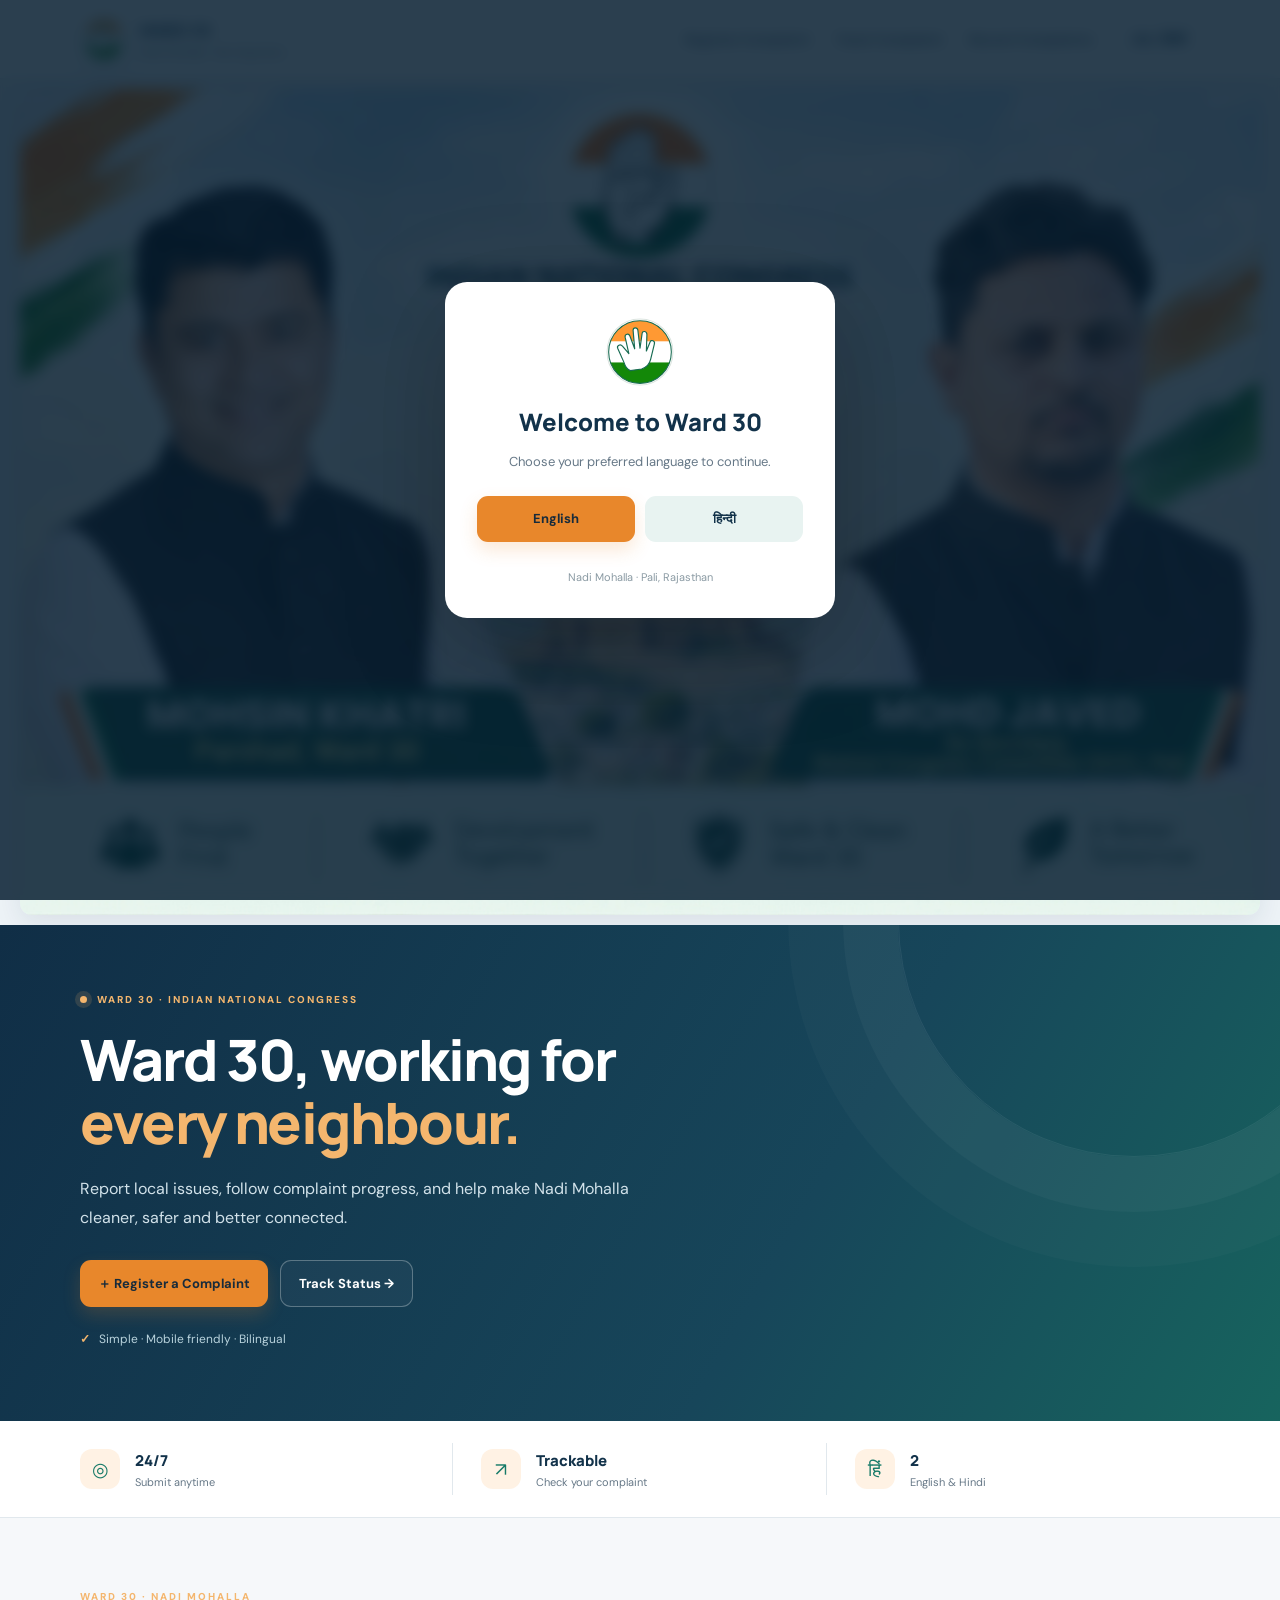
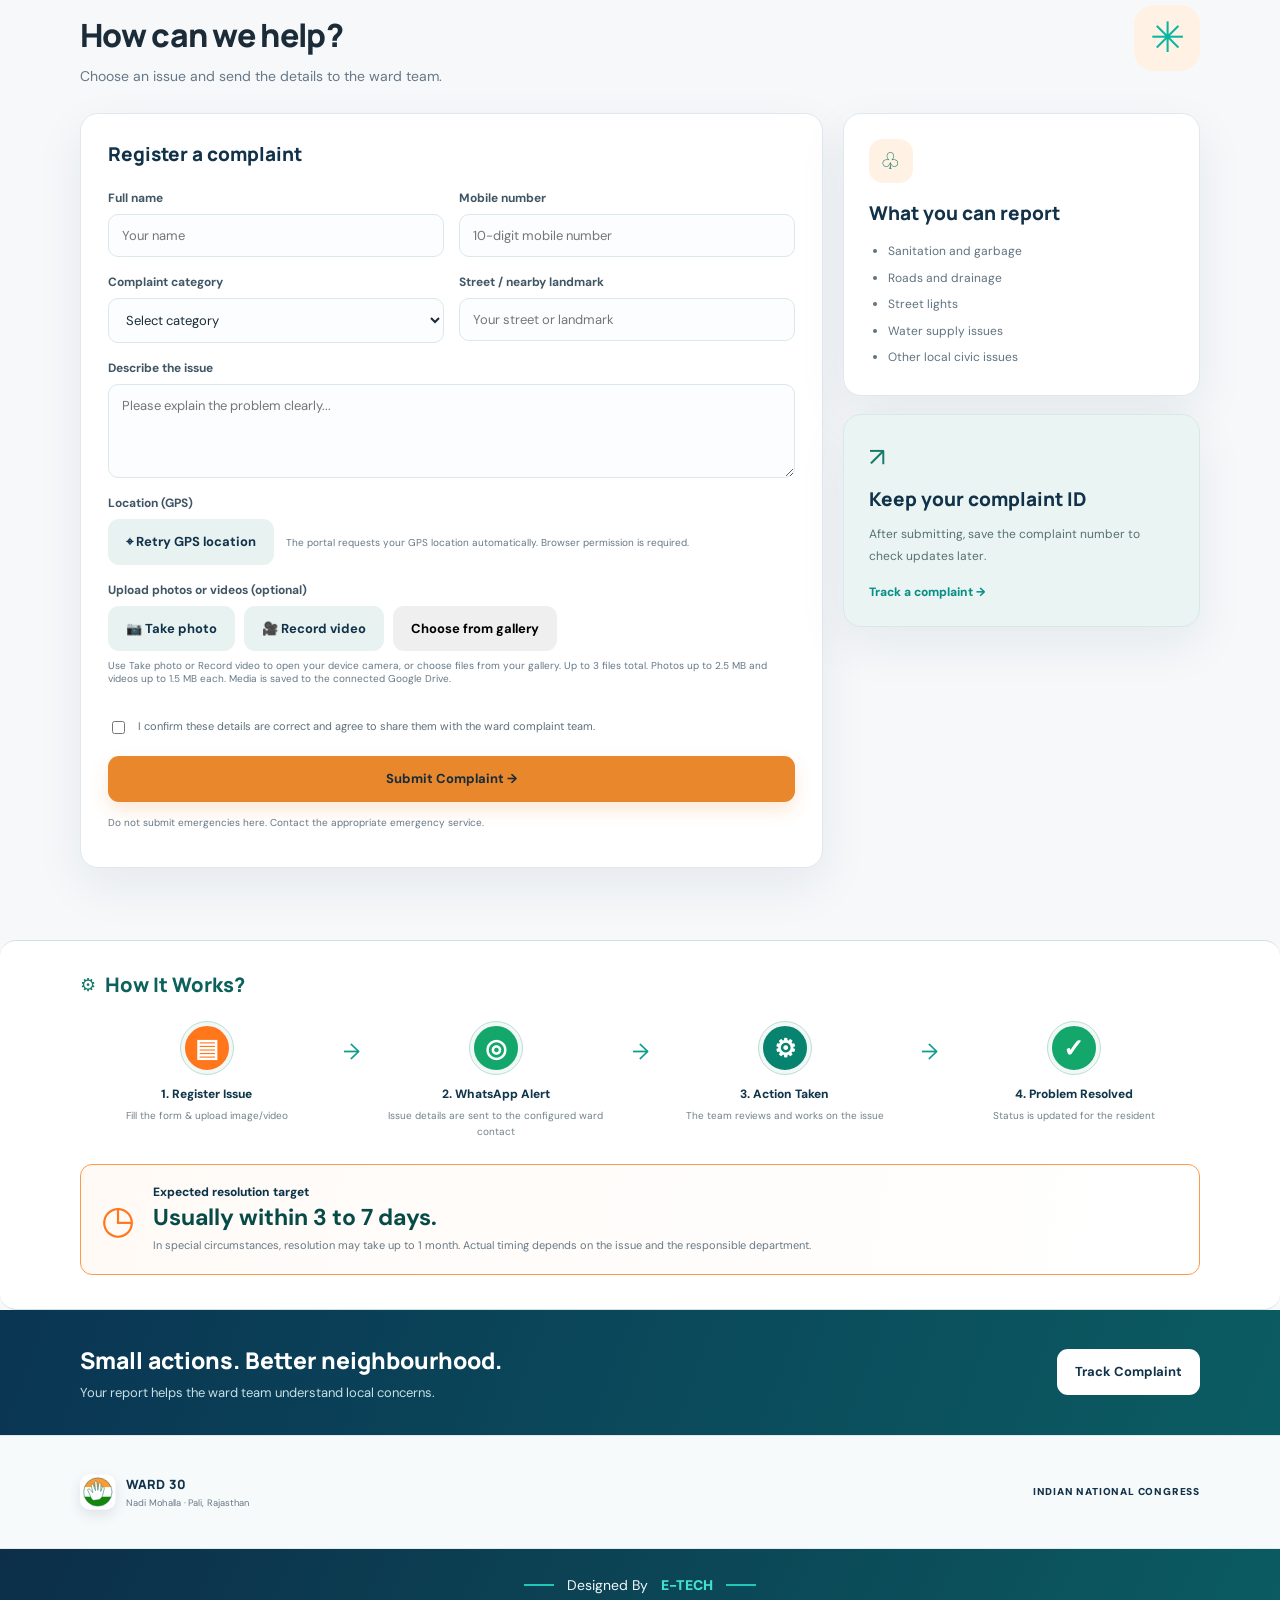
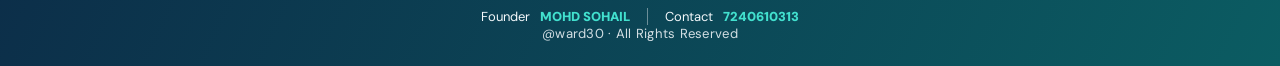
==== commit bc999ddf: "Update index.html" ====
--- a/index.html
+++ b/index.html
@@ -2,15 +2,15 @@
 <html lang="en"><head>
 <meta charset="utf-8"><meta name="viewport" content="width=device-width,initial-scale=1">
 <meta name="theme-color" content="#168044"><title>Ward 30 • Nadi Mohalla | INC Community Portal</title>
-<link rel="icon" href="inc-logo.png" type="image/png"><link rel="stylesheet" href="style.css">
+<link rel="icon" href="inc-logo.svg" type="image/png"><link rel="stylesheet" href="style.css">
 </head><body>
 <div class="language-modal" id="languageModal" role="dialog" aria-modal="true">
- <div class="language-box"><img class="official-inc-logo modal-inc-logo" src="inc-logo.png" alt="Official Indian National Congress logo"><h2 id="welcomeTitle">Welcome to Ward 30</h2><p id="welcomeText">Choose your preferred language to continue.</p>
+ <div class="language-box"><img class="official-inc-logo modal-inc-logo" src="inc-logo.svg" alt="Official Indian National Congress logo"><h2 id="welcomeTitle">Welcome to Ward 30</h2><p id="welcomeText">Choose your preferred language to continue.</p>
  <div class="language-actions"><button class="btn primary" onclick="setLanguage('en')">English</button><button class="btn secondary" onclick="setLanguage('hi')">हिन्दी</button></div>
  <small>Nadi Mohalla · Pali, Rajasthan</small></div>
 </div>
 <header class="topbar"><div class="container nav">
- <a class="brand" href="index.html"><img class="official-inc-logo brand-logo" src="inc-logo.png" alt="Official Indian National Congress logo"><span><b>WARD 30</b><small>Nadi Mohalla · Pali, Rajasthan</small></span></a><div class="nav-party"><img src="inc-logo.png" alt="INC hand symbol"><span>INDIAN NATIONAL CONGRESS</span></div>
+ <a class="brand" href="index.html"><img class="official-inc-logo brand-logo" src="inc-logo.svg" alt="Official Indian National Congress logo"><span><b>WARD 30</b><small>Nadi Mohalla · Pali, Rajasthan</small></span></a><div class="nav-party"><img src="inc-logo.svg" alt="INC hand symbol"><span>INDIAN NATIONAL CONGRESS</span></div>
  <button id="menuBtn" class="menu" aria-label="Open menu">☰</button><nav id="navLinks">
  <a href="#report" data-en="Register Complaint" data-hi="शिकायत दर्ज करें">Register Complaint</a>
  <a href="track.html" data-en="Track Complaint" data-hi="शिकायत ट्रैक करें">Track Complaint</a>
@@ -41,7 +41,7 @@
 <div class="field"><label for="details" data-en="Describe the issue" data-hi="समस्या का विवरण">Describe the issue</label><textarea id="details" required minlength="10" maxlength="1000" rows="4" placeholder="Please explain the problem clearly..."></textarea></div>
 
 <div class="field"><label data-en="Location (GPS)" data-hi="स्थान (GPS)">Location (GPS)</label><div class="gps-row"><button class="btn secondary" type="button" id="gpsBtn">⌖ Retry GPS location</button><span id="gpsStatus" class="muted tiny">The portal requests your GPS location automatically. Browser permission is required.</span></div><input id="latitude" type="hidden"><input id="longitude" type="hidden"><input id="accuracy" type="hidden"></div>
-<div class="field"><label for="mediaFiles" data-en="Upload photos or videos (optional)" data-hi="फोटो या वीडियो अपलोड करें (वैकल्पिक)">Upload photos or videos (optional)</label><div class="media-capture-actions"><label class="btn secondary" for="photoCapture">📷 Take photo</label><input id="photoCapture" class="sr-only" type="file" accept="image/*" capture="environment"><label class="btn secondary" for="videoCapture">🎥 Record video</label><input id="videoCapture" class="sr-only" type="file" accept="video/*" capture="environment"><label class="btn outline" for="mediaFiles">Choose from gallery</label><input id="mediaFiles" class="sr-only" type="file" accept="image/*,video/*" multiple></div><small class="muted" data-en="Use Take photo or Record video to open your device camera, or choose files from your gallery. Up to 3 files total; each file must be 4 MB or smaller. Media is saved to the connected Google Drive." data-hi="मोबाइल पर फोटो लेने या वीडियो रिकॉर्ड करने के लिए Camera चुनें। अधिकतम 3 फ़ाइलें; हर फ़ाइल 4 MB या कम हो। मीडिया जुड़े Google Drive में सेव होगा।">Use Take photo or Record video to open your device camera, or choose files from your gallery. Up to 3 files total; each file must be 4 MB or smaller. Media is saved to the connected Google Drive.</small><div id="mediaPreview" class="media-preview"></div></div>
+<div class="field"><label for="mediaFiles" data-en="Upload photos or videos (optional)" data-hi="फोटो या वीडियो अपलोड करें (वैकल्पिक)">Upload photos or videos (optional)</label><div class="media-capture-actions"><button class="btn secondary" type="button" id="takePhotoBtn">📷 Take photo</button><input id="photoCapture" class="file-picker" type="file" accept="image/*" capture="environment" aria-label="Take a photo"><button class="btn secondary" type="button" id="recordVideoBtn">🎥 Record video</button><input id="videoCapture" class="file-picker" type="file" accept="video/*" capture="environment" aria-label="Record a video"><button class="btn outline" type="button" id="chooseMediaBtn">Choose from gallery</button><input id="mediaFiles" class="file-picker" type="file" accept="image/*,video/*" multiple aria-label="Choose photos or videos"></div><small class="muted" data-en="Use Take photo or Record video to open your device camera, or choose files from your gallery. Up to 3 files total. Photos up to 2.5 MB and videos up to 1.5 MB each. Media is saved to the connected Google Drive." data-hi="मोबाइल पर फोटो लेने या वीडियो रिकॉर्ड करने के लिए Camera चुनें। अधिकतम 3 फ़ाइलें। फोटो 2.5 MB और वीडियो 1.5 MB तक। मीडिया जुड़े Google Drive में सेव होगा।">Use Take photo or Record video to open your device camera, or choose files from your gallery. Up to 3 files total. Photos up to 2.5 MB and videos up to 1.5 MB each. Media is saved to the connected Google Drive.</small><div id="mediaPreview" class="media-preview"></div></div>
 <label class="checkline"><input id="consent" type="checkbox" required><span data-en="I confirm these details are correct and agree to share them with the ward complaint team." data-hi="मैं पुष्टि करता/करती हूँ कि जानकारी सही है और इसे वार्ड शिकायत टीम के साथ साझा करने की सहमति देता/देती हूँ।">I confirm these details are correct and agree to share them with the ward complaint team.</span></label>
 <button class="btn primary full" type="submit" id="submitBtn" data-en="Submit Complaint →" data-hi="शिकायत भेजें →">Submit Complaint →</button><div id="formMessage" aria-live="polite"></div><p class="muted tiny">Do not submit emergencies here. Contact the appropriate emergency service.</p>
 </form>
@@ -67,7 +67,7 @@
 <footer class="site-footer">
  <div class="footer-ward">
   <div class="container footer-ward-inner">
-   <div class="brand footer-brand"><img class="official-inc-logo brand-logo" src="inc-logo.png" alt="Official Indian National Congress logo"><span><b>WARD 30</b><small>Nadi Mohalla · Pali, Rajasthan</small></span></div>
+   <div class="brand footer-brand"><img class="official-inc-logo brand-logo" src="inc-logo.svg" alt="Official Indian National Congress logo"><span><b>WARD 30</b><small>Nadi Mohalla · Pali, Rajasthan</small></span></div>
    <span class="footer-party-name">INDIAN NATIONAL CONGRESS</span>
   </div>
  </div>
--- a/style.css
+++ b/style.css
@@ -1,6 +1,6 @@
 @import url('https://fonts.googleapis.com/css2?family=DM+Sans:wght@400;500;600;700&family=Manrope:wght@400;500;600;700;800&display=swap');
 :root{--navy:#12324A;--navy2:#1B5264;--teal:#E8872B;--teal2:#FFF2E4;--ink:#1B2B38;--muted:#667887;--line:#E1E8ED;--paper:#F6F8FA;--white:#fff;--shadow:0 18px 50px #092c4c12}
-*{box-sizing:border-box}html{scroll-behavior:smooth}body{margin:0;background:var(--paper);color:var(--ink);font-family:'DM Sans',sans-serif}a{color:inherit;text-decoration:none}.container{width:min(1120px,92%);margin:auto}.topbar{background:#fff;border-bottom:1px solid var(--line);position:sticky;top:0;z-index:20}.nav{height:78px;display:flex;align-items:center;justify-content:space-between}.brand{display:flex;align-items:center;gap:12px;color:var(--navy)}.brand b{display:block;font:800 15px Manrope,sans-serif;letter-spacing:.6px}.brand small{display:block;color:var(--muted);font-size:11px;margin-top:4px}.mark,.mini-mark{display:grid;place-items:center;background:linear-gradient(145deg,var(--teal),#56d9c6);color:#07314c;font:800 21px Manrope,sans-serif;width:48px;height:48px;border-radius:15px;box-shadow:0 6px 15px #20b6a52b}nav{display:flex;align-items:center;gap:26px;font-size:13px;font-weight:700;color:#526574}nav a:hover,.text-link{color:#078e86}.lang-switch{border:1px solid var(--line);background:#fff;padding:10px 13px;border-radius:10px;color:var(--navy);font-weight:700;cursor:pointer}.menu{display:none;border:0;background:none;font-size:25px}.hero{position:relative;overflow:hidden;background:linear-gradient(120deg,#102E46 0%,#17465A 62%,#17645E 100%);color:white;padding:68px 0 74px}.hero:after{content:"";position:absolute;width:470px;height:470px;border:1px solid #ffffff13;border-radius:50%;right:-90px;top:-240px;box-shadow:0 0 0 55px #ffffff08,0 0 0 110px #ffffff05}.hero-grid{display:grid;grid-template-columns:1fr;gap:70px;align-items:center;position:relative;z-index:1}.eyebrow{font-size:10px;letter-spacing:2px;font-weight:800;color:#F4B66E;display:flex;align-items:center;gap:10px}.pulse{width:7px;height:7px;background:#F4B66E;border-radius:50%;box-shadow:0 0 0 5px #F4B66E24}.hero h1{font:800 clamp(36px,4.5vw,57px)/1.1 Manrope,sans-serif;letter-spacing:-1.8px;max-width:630px;margin:22px 0}.hero h1 em{color:#F4B66E;font-style:normal}.hero-copy>p{color:#d2e2ea;max-width:550px;font-size:16px;line-height:1.8}.hero-actions{display:flex;gap:12px;flex-wrap:wrap;margin-top:27px}.btn{display:inline-flex;justify-content:center;align-items:center;gap:8px;padding:14px 18px;border:0;border-radius:11px;font:700 13px 'DM Sans',sans-serif;cursor:pointer;transition:.2s}.btn:hover{transform:translateY(-2px)}.primary{background:var(--teal);color:#172B3B;box-shadow:0 8px 18px #E8872B30}.ghost{border:1px solid #ffffff48;color:white;background:#ffffff09}.secondary{background:#E8F3F1;color:var(--navy)}.light{background:#fff;color:var(--navy)}.trust-line{display:flex;gap:9px;align-items:center;margin-top:24px;font-size:12px;color:#b8d2dc}.trust-line span:first-child{color:#F4B66E;font-weight:900}.parshad-card{background:#fff;border-radius:22px;padding:12px;color:var(--ink);box-shadow:0 25px 70px #001d3040;max-width:330px;justify-self:end;width:100%}.portrait-wrap{height:275px;position:relative;overflow:hidden;border-radius:15px;background:#e4eceb}.portrait-wrap img{width:100%;height:100%;object-fit:cover;object-position:center 24%}.portrait-badge{position:absolute;bottom:12px;left:12px;background:#0a344f;color:#fff;border:1px solid #ffffff3d;padding:8px 12px;border-radius:8px;font-size:10px;font-weight:800;letter-spacing:1px}.parshad-info{padding:17px 10px 12px}.parshad-info small{color:#167A68;font-size:9px;letter-spacing:1.4px;font-weight:800}.parshad-info h2{font:800 24px Manrope,sans-serif;margin:8px 0 5px;color:var(--navy)}.parshad-info p{margin:0;color:#607381;font-size:13px}.location-line{font-size:11px;color:#71818c;margin-top:14px;padding-top:12px;border-top:1px solid var(--line)}.stats{background:#fff;border-bottom:1px solid var(--line)}.stats-grid{display:grid;grid-template-columns:repeat(3,1fr);padding:22px 0}.stats-grid>div{display:grid;grid-template-columns:43px 1fr;column-gap:12px;align-items:center;padding:6px 28px;border-right:1px solid var(--line)}.stats-grid>div:first-child{padding-left:0}.stats-grid>div:last-child{border:0}.stat-icon{grid-row:span 2;background:var(--teal2);color:#167A68;border-radius:12px;width:40px;height:40px;display:grid;place-items:center;font-size:19px}.stats-grid strong{font:800 15px Manrope,sans-serif;color:var(--navy)}.stats-grid small{font-size:11px;color:var(--muted);margin-top:3px}.section{padding:72px 0}.section-heading{display:flex;justify-content:space-between;align-items:center;margin-bottom:28px}.section-heading h2{font:800 32px Manrope,sans-serif;letter-spacing:-.7px;margin:10px 0}.section-heading p{color:var(--muted);margin:0;font-size:14px}.heading-symbol{font-size:42px;color:#0cb4a2;background:var(--teal2);width:66px;height:66px;border-radius:20px;display:grid;place-items:center}.report-layout{display:grid;grid-template-columns:1.35fr .65fr;gap:20px;align-items:start}.card{background:#fff;border:1px solid var(--line);border-radius:18px;box-shadow:var(--shadow)}.form-card{padding:27px}.form-card h3,.issue-card h3,.note-card h3{font:800 19px Manrope,sans-serif;color:var(--navy);margin:0 0 23px}.field-row{display:grid;grid-template-columns:1fr 1fr;gap:15px}.field{display:flex;flex-direction:column;gap:8px;margin-bottom:17px}.field label{font-size:12px;font-weight:700;color:#405665}.field input,.field select,.field textarea{width:100%;border:1px solid #dce7ec;border-radius:10px;padding:12px 13px;background:#fbfdfe;color:var(--ink);font:13px 'DM Sans',sans-serif;outline:none}.field input:focus,.field select:focus,.field textarea:focus{border-color:var(--teal);box-shadow:0 0 0 3px #E8872B1A}.field textarea{resize:vertical}.muted{color:var(--muted)}.field small{font-size:10px}.checkline{display:flex;gap:10px;font-size:11px;line-height:1.6;color:#5d6f7b;margin:2px 0 19px}.checkline input{accent-color:var(--teal);margin-top:3px}.full{width:100%}.tiny{font-size:10px;line-height:1.5;margin-top:13px}.side-stack{display:grid;gap:18px}.issue-card,.note-card{padding:25px}.issue-icon{display:grid;place-items:center;background:var(--teal2);color:#167A68;width:44px;height:44px;border-radius:14px;font-size:23px;margin-bottom:17px}.issue-card h3,.note-card h3{margin-bottom:12px}.issue-card ul{padding-left:19px;margin:0;color:#607380;font-size:12px;line-height:2.2}.note-card{background:#EAF4F2;border-color:#D7E9E5}.note-icon{font-size:26px;color:#167A68;margin-bottom:12px}.note-card p{font-size:12px;line-height:1.8;color:#57716f}.text-link{font-size:12px;font-weight:800}.bottom-cta{background:linear-gradient(110deg,#0a3553,#0b5c62);padding:34px 0;color:#fff}.cta-inner{display:flex;justify-content:space-between;align-items:center;gap:20px}.cta-inner h2{font:800 23px Manrope,sans-serif;margin:0 0 8px}.cta-inner p{margin:0;color:#c6e0e4;font-size:13px}.footer-inner{display:flex;align-items:center;justify-content:space-between;gap:20px;padding:23px 0;color:#73838c;font-size:10px}.footer-brand{transform:scale(.85);transform-origin:left center}.footer-inner>a{font-weight:800;color:var(--navy)}.language-modal{position:fixed;inset:0;background:#061e31d9;z-index:99;display:grid;place-items:center;padding:20px;backdrop-filter:blur(7px)}.language-modal.hidden{display:none}.language-box{background:#fff;border-radius:22px;padding:32px;max-width:390px;width:100%;text-align:center;box-shadow:0 25px 100px #0004}.mini-mark{margin:0 auto 15px}.language-box h2{font:800 24px Manrope,sans-serif;color:var(--navy);margin:0 0 10px}.language-box p{color:var(--muted);font-size:13px;line-height:1.7}.language-actions{display:flex;gap:10px;margin:23px 0}.language-actions .btn{flex:1}.language-box small{font-size:11px;color:#8a9aa3}#formMessage{font-size:12px;line-height:1.6;margin-top:12px}.success{color:#087f55;background:#e8f8ef;border-radius:10px;padding:12px}.error{color:#a22;background:#fff0f0;border-radius:10px;padding:12px}
+*{box-sizing:border-box}html{scroll-behavior:smooth}body{margin:0;background:var(--paper);color:var(--ink);font-family:'DM Sans',sans-serif}a{color:inherit;text-decoration:none}.container{width:min(1120px,92%);margin:auto}.topbar{background:#fff;border-bottom:1px solid var(--line);position:sticky;top:0;z-index:20}.nav{height:78px;display:flex;align-items:center;justify-content:space-between}.brand{display:flex;align-items:center;gap:12px;color:var(--navy)}.brand b{display:block;font:800 15px Manrope,sans-serif;letter-spacing:.6px}.brand small{display:block;color:var(--muted);font-size:11px;margin-top:4px}.mark,.mini-mark{display:grid;place-items:center;background:linear-gradient(145deg,var(--teal),#56d9c6);color:#07314c;font:800 21px Manrope,sans-serif;width:48px;height:48px;border-radius:15px;box-shadow:0 6px 15px #20b6a52b}nav{display:flex;align-items:center;gap:26px;font-size:13px;font-weight:700;color:#526574}nav a:hover,.text-link{color:#078e86}.lang-switch{border:1px solid var(--line);background:#fff;padding:10px 13px;border-radius:10px;color:var(--navy);font-weight:700;cursor:pointer}.menu{display:none;border:0;background:none;font-size:25px}.hero{position:relative;overflow:hidden;background:linear-gradient(120deg,#102E46 0%,#17465A 62%,#17645E 100%);color:white;padding:68px 0 74px}.hero:after{content:"";position:absolute;width:470px;height:470px;border:1px solid #ffffff13;border-radius:50%;right:-90px;top:-240px;box-shadow:0 0 0 55px #ffffff08,0 0 0 110px #ffffff05}.hero-grid{display:grid;grid-template-columns:1.3fr .7fr;gap:70px;align-items:center;position:relative;z-index:1}.eyebrow{font-size:10px;letter-spacing:2px;font-weight:800;color:#F4B66E;display:flex;align-items:center;gap:10px}.pulse{width:7px;height:7px;background:#F4B66E;border-radius:50%;box-shadow:0 0 0 5px #F4B66E24}.hero h1{font:800 clamp(36px,4.5vw,57px)/1.1 Manrope,sans-serif;letter-spacing:-1.8px;max-width:630px;margin:22px 0}.hero h1 em{color:#F4B66E;font-style:normal}.hero-copy>p{color:#d2e2ea;max-width:550px;font-size:16px;line-height:1.8}.hero-actions{display:flex;gap:12px;flex-wrap:wrap;margin-top:27px}.btn{display:inline-flex;justify-content:center;align-items:center;gap:8px;padding:14px 18px;border:0;border-radius:11px;font:700 13px 'DM Sans',sans-serif;cursor:pointer;transition:.2s}.btn:hover{transform:translateY(-2px)}.primary{background:var(--teal);color:#172B3B;box-shadow:0 8px 18px #E8872B30}.ghost{border:1px solid #ffffff48;color:white;background:#ffffff09}.secondary{background:#E8F3F1;color:var(--navy)}.light{background:#fff;color:var(--navy)}.trust-line{display:flex;gap:9px;align-items:center;margin-top:24px;font-size:12px;color:#b8d2dc}.trust-line span:first-child{color:#F4B66E;font-weight:900}.parshad-card{background:#fff;border-radius:22px;padding:12px;color:var(--ink);box-shadow:0 25px 70px #001d3040;max-width:330px;justify-self:end;width:100%}.portrait-wrap{height:275px;position:relative;overflow:hidden;border-radius:15px;background:#e4eceb}.portrait-wrap img{width:100%;height:100%;object-fit:cover;object-position:center 24%}.portrait-badge{position:absolute;bottom:12px;left:12px;background:#0a344f;color:#fff;border:1px solid #ffffff3d;padding:8px 12px;border-radius:8px;font-size:10px;font-weight:800;letter-spacing:1px}.parshad-info{padding:17px 10px 12px}.parshad-info small{color:#167A68;font-size:9px;letter-spacing:1.4px;font-weight:800}.parshad-info h2{font:800 24px Manrope,sans-serif;margin:8px 0 5px;color:var(--navy)}.parshad-info p{margin:0;color:#607381;font-size:13px}.location-line{font-size:11px;color:#71818c;margin-top:14px;padding-top:12px;border-top:1px solid var(--line)}.stats{background:#fff;border-bottom:1px solid var(--line)}.stats-grid{display:grid;grid-template-columns:repeat(3,1fr);padding:22px 0}.stats-grid>div{display:grid;grid-template-columns:43px 1fr;column-gap:12px;align-items:center;padding:6px 28px;border-right:1px solid var(--line)}.stats-grid>div:first-child{padding-left:0}.stats-grid>div:last-child{border:0}.stat-icon{grid-row:span 2;background:var(--teal2);color:#167A68;border-radius:12px;width:40px;height:40px;display:grid;place-items:center;font-size:19px}.stats-grid strong{font:800 15px Manrope,sans-serif;color:var(--navy)}.stats-grid small{font-size:11px;color:var(--muted);margin-top:3px}.section{padding:72px 0}.section-heading{display:flex;justify-content:space-between;align-items:center;margin-bottom:28px}.section-heading h2{font:800 32px Manrope,sans-serif;letter-spacing:-.7px;margin:10px 0}.section-heading p{color:var(--muted);margin:0;font-size:14px}.heading-symbol{font-size:42px;color:#0cb4a2;background:var(--teal2);width:66px;height:66px;border-radius:20px;display:grid;place-items:center}.report-layout{display:grid;grid-template-columns:1.35fr .65fr;gap:20px;align-items:start}.card{background:#fff;border:1px solid var(--line);border-radius:18px;box-shadow:var(--shadow)}.form-card{padding:27px}.form-card h3,.issue-card h3,.note-card h3{font:800 19px Manrope,sans-serif;color:var(--navy);margin:0 0 23px}.field-row{display:grid;grid-template-columns:1fr 1fr;gap:15px}.field{display:flex;flex-direction:column;gap:8px;margin-bottom:17px}.field label{font-size:12px;font-weight:700;color:#405665}.field input,.field select,.field textarea{width:100%;border:1px solid #dce7ec;border-radius:10px;padding:12px 13px;background:#fbfdfe;color:var(--ink);font:13px 'DM Sans',sans-serif;outline:none}.field input:focus,.field select:focus,.field textarea:focus{border-color:var(--teal);box-shadow:0 0 0 3px #E8872B1A}.field textarea{resize:vertical}.muted{color:var(--muted)}.field small{font-size:10px}.checkline{display:flex;gap:10px;font-size:11px;line-height:1.6;color:#5d6f7b;margin:2px 0 19px}.checkline input{accent-color:var(--teal);margin-top:3px}.full{width:100%}.tiny{font-size:10px;line-height:1.5;margin-top:13px}.side-stack{display:grid;gap:18px}.issue-card,.note-card{padding:25px}.issue-icon{display:grid;place-items:center;background:var(--teal2);color:#167A68;width:44px;height:44px;border-radius:14px;font-size:23px;margin-bottom:17px}.issue-card h3,.note-card h3{margin-bottom:12px}.issue-card ul{padding-left:19px;margin:0;color:#607380;font-size:12px;line-height:2.2}.note-card{background:#EAF4F2;border-color:#D7E9E5}.note-icon{font-size:26px;color:#167A68;margin-bottom:12px}.note-card p{font-size:12px;line-height:1.8;color:#57716f}.text-link{font-size:12px;font-weight:800}.bottom-cta{background:linear-gradient(110deg,#0a3553,#0b5c62);padding:34px 0;color:#fff}.cta-inner{display:flex;justify-content:space-between;align-items:center;gap:20px}.cta-inner h2{font:800 23px Manrope,sans-serif;margin:0 0 8px}.cta-inner p{margin:0;color:#c6e0e4;font-size:13px}.footer-inner{display:flex;align-items:center;justify-content:space-between;gap:20px;padding:23px 0;color:#73838c;font-size:10px}.footer-brand{transform:scale(.85);transform-origin:left center}.footer-inner>a{font-weight:800;color:var(--navy)}.language-modal{position:fixed;inset:0;background:#061e31d9;z-index:99;display:grid;place-items:center;padding:20px;backdrop-filter:blur(7px)}.language-modal.hidden{display:none}.language-box{background:#fff;border-radius:22px;padding:32px;max-width:390px;width:100%;text-align:center;box-shadow:0 25px 100px #0004}.mini-mark{margin:0 auto 15px}.language-box h2{font:800 24px Manrope,sans-serif;color:var(--navy);margin:0 0 10px}.language-box p{color:var(--muted);font-size:13px;line-height:1.7}.language-actions{display:flex;gap:10px;margin:23px 0}.language-actions .btn{flex:1}.language-box small{font-size:11px;color:#8a9aa3}#formMessage{font-size:12px;line-height:1.6;margin-top:12px}.success{color:#087f55;background:#e8f8ef;border-radius:10px;padding:12px}.error{color:#a22;background:#fff0f0;border-radius:10px;padding:12px}
 .page-head{background:var(--navy);color:white;padding:45px 0}.page-head h1{font:800 34px Manrope,sans-serif;margin:0 0 10px}.page-head p{color:#c8dce6;margin:0}.simple-section{padding:45px 0;min-height:55vh}.simple-card{max-width:720px;margin:auto;padding:28px}.simple-card h2{font:800 23px Manrope,sans-serif;color:var(--navy);margin-top:0}.complaint-item{padding:18px;border:1px solid var(--line);border-radius:13px;margin:12px 0;background:#fff}.status{display:inline-block;padding:5px 9px;border-radius:20px;font-size:10px;font-weight:800;background:#fff2d6;color:#936000}.status.solved{background:#e0f8eb;color:#087b4d}.status.progress{background:#e3f3ff;color:#176b9c}.admin-box{max-width:470px;margin:35px auto}.admin-box .card{padding:28px}.hidden{display:none!important}
 @media(max-width:800px){.hero-grid{grid-template-columns:1fr;gap:35px}.parshad-card{justify-self:start;max-width:310px}.hero{padding:48px 0}.report-layout{grid-template-columns:1fr}.stats-grid>div{padding:6px 12px}.stats-grid>div:first-child{padding-left:0}.stats-grid small{font-size:10px}.section{padding:50px 0}nav{display:none;position:absolute;top:77px;left:0;right:0;background:#fff;padding:18px 5%;border-bottom:1px solid var(--line);flex-direction:column;align-items:stretch;gap:17px}nav.open{display:flex}.menu{display:block}.field-row{grid-template-columns:1fr;gap:0}.footer-inner{flex-wrap:wrap}.cta-inner{align-items:flex-start;flex-direction:column}}@media(max-width:420px){.hero h1{font-size:37px}.form-card,.issue-card,.note-card{padding:20px}.stats-grid{width:96%}.stats-grid>div{grid-template-columns:34px 1fr;column-gap:7px;padding:4px 7px}.stat-icon{width:32px;height:32px;font-size:15px}.stats-grid strong{font-size:12px}.stats-grid small{font-size:9px}.heading-symbol{width:48px;height:48px;font-size:30px}}
 
@@ -89,76 +89,135 @@
 /* Shared Ward 30 footer copyright */
 .copyright-line{margin:12px 0 0;text-align:center;font-size:.82rem;letter-spacing:.02em;opacity:.86;color:inherit}
 
-/* Admin layout hotfix: prevent the SVG brand mark from expanding to full width. */
-body:has(#authPanel) .topbar{padding:10px clamp(14px,3vw,32px);display:flex;align-items:center;justify-content:space-between;gap:16px;min-height:72px}
-body:has(#authPanel) .topbar .brand{display:flex;align-items:center;gap:10px;min-width:0}
-body:has(#authPanel) .topbar .brand img{display:block;width:44px!important;height:44px!important;max-width:44px!important;max-height:44px!important;min-width:44px;object-fit:contain;flex:0 0 44px}
-body:has(#authPanel) .topbar nav{display:flex;align-items:center;gap:12px;font-size:13px;white-space:nowrap}
-body:has(#authPanel) main{width:min(1180px,94%);margin:28px auto 52px;min-height:55vh}
-body:has(#authPanel) .admin-welcome{display:flex;align-items:center;justify-content:space-between;gap:20px;margin-bottom:24px}
-body:has(#authPanel) .admin-welcome h1{font-size:clamp(26px,4vw,38px);line-height:1.15;margin:10px 0}
-body:has(#authPanel) .admin-welcome p,body:has(#authPanel) .panel>p{color:var(--muted);line-height:1.6}
-body:has(#authPanel) .panel{background:#fff;border:1px solid var(--line);border-radius:16px;padding:clamp(16px,3vw,26px);box-shadow:0 12px 35px #12324a0b;margin-bottom:20px;min-width:0}
-body:has(#authPanel) .auth-panel{max-width:620px;margin:0 auto 30px}
-body:has(#authPanel) .panel h2{margin-top:0;color:var(--navy)}
-body:has(#authPanel) label{display:grid;gap:8px;font-size:13px;font-weight:700;margin:15px 0}
-body:has(#authPanel) input,body:has(#authPanel) select{font:inherit;max-width:100%;min-width:0;border:1px solid #d6e1e7;border-radius:9px;padding:12px;background:#fff;color:var(--ink)}
-body:has(#authPanel) .btn{min-height:42px}
-body:has(#authPanel) .hidden{display:none!important}
-body:has(#authPanel) .message{font-size:13px;line-height:1.6;overflow-wrap:anywhere}
-body:has(#authPanel) .admin-stats{display:grid;grid-template-columns:repeat(4,minmax(0,1fr));gap:14px;background:transparent;border:0;margin:18px 0}
-body:has(#authPanel) .admin-stats>div{background:#fff;border:1px solid var(--line);border-radius:14px;padding:20px;display:grid;gap:6px;min-width:0}
-body:has(#authPanel) .admin-stats strong{font-size:28px;color:var(--teal)}
-body:has(#authPanel) .admin-stats span{font-size:12px;color:var(--muted)}
-body:has(#authPanel) .search-row{display:flex;align-items:center;gap:10px;flex-wrap:wrap;margin:16px 0}
-body:has(#authPanel) .search-row input{flex:1 1 260px}
-body:has(#authPanel) .table-wrap{width:100%;overflow:auto}
-body:has(#authPanel) table{border-collapse:collapse;width:100%;min-width:850px;font-size:12px}
-body:has(#authPanel) th,body:has(#authPanel) td{padding:12px;border-bottom:1px solid var(--line);text-align:left;vertical-align:top}
-body:has(#authPanel) th{background:#f3f8f7;color:var(--navy);white-space:nowrap}
-body:has(#authPanel) td small{display:block;color:var(--muted);margin-top:4px}
-body:has(#authPanel) footer{display:flex;align-items:center;justify-content:center;flex-direction:column;gap:8px;padding:22px 16px;background:#0c2e49;color:#c5d8e1;text-align:center;overflow:hidden}
-body:has(#authPanel) footer img{display:block;width:42px!important;height:42px!important;max-width:42px!important;max-height:42px!important;object-fit:contain;flex:0 0 42px}
-body:has(#authPanel) footer p{margin:0;line-height:1.6;font-size:12px}
-body:has(#authPanel) footer small{font-size:10px}
-@media(max-width:650px){body:has(#authPanel) .admin-welcome{align-items:flex-start;flex-direction:column}body:has(#authPanel) .admin-stats{grid-template-columns:repeat(2,minmax(0,1fr));gap:10px}body:has(#authPanel) .admin-stats>div{padding:14px}body:has(#authPanel) .topbar .brand img{width:38px!important;height:38px!important;max-width:38px!important;max-height:38px!important;min-width:38px;flex-basis:38px}body:has(#authPanel) .brand small{font-size:10px}body:has(#authPanel) .topbar nav{font-size:11px}}
-
-/* Ensure the locally bundled INC tricolour hand mark is visible in the admin header and footer. */
-body:has(#authPanel) .topbar .brand img, body:has(#authPanel) footer img { display:block!important; object-fit:contain!important; background:#fff; border-radius:50%; padding:1px; }
-
-/* Final requested photo-size alignment: match both profile cards and portraits. */
-.profile-stack .candidate-card{max-width:330px;width:100%;display:flex;flex-direction:column;gap:0;padding:12px;border-radius:22px;justify-self:end;}
-.profile-stack .candidate-photo{width:100%;height:275px;flex:0 0 275px;border-radius:15px;overflow:hidden;}
-.profile-stack .candidate-photo img{width:100%;height:100%;object-fit:cover;object-position:center 22%;display:block;}
-.profile-stack .candidate-copy{padding:17px 10px 12px;align-self:stretch;}
-.profile-stack .party-row img{width:25px;height:25px;object-fit:contain;}
-@media(max-width:800px){.profile-stack .candidate-card{max-width:310px;justify-self:start}.profile-stack .candidate-photo{height:275px;flex-basis:275px}}
-
-/* Final layout adjustment: show both Ward 30 profiles opposite each other. */
-@media(min-width:801px){
-  .hero-grid{grid-template-columns:minmax(0,1fr);gap:34px;}
-  .profile-stack{grid-template-columns:repeat(2,minmax(0,330px));justify-content:center;justify-items:stretch;align-items:stretch;gap:24px;width:100%;}
-  .profile-stack .parshad-card,.profile-stack .candidate-card{width:100%;max-width:330px;justify-self:stretch;}
-  .profile-stack .candidate-card{height:100%;}
+
+/* =========================================================
+   WARD 30 RESPONSIVE CONSISTENCY LAYER — October 2026
+   Shared by homepage, tracking, recent complaints and admin.
+   ========================================================= */
+:root { color-scheme: light; }
+html { width:100%; max-width:100%; overflow-x:hidden; }
+body { width:100%; min-width:0; overflow-x:hidden; }
+img, video, canvas, svg { max-width:100%; }
+.container { width:min(1120px, calc(100% - 32px)); margin-inline:auto; }
+button, input, select, textarea { font:inherit; }
+input, select, textarea { max-width:100%; }
+.btn { min-height:42px; white-space:normal; line-height:1.35; }
+.campaign-banner-section { width:100%; background:#edf3f7; padding:10px 0; }
+.campaign-banner-wrap { width:min(1240px, calc(100% - 24px)); margin:0 auto; }
+.campaign-banner-image { display:block; width:100%; height:auto; max-height:none; object-fit:contain; border-radius:12px; box-shadow:0 8px 28px #102e4618; }
+.media-capture-actions { display:flex; flex-wrap:wrap; gap:8px; align-items:center; }
+.media-capture-actions .btn { flex:0 1 auto; }
+.media-preview { display:flex; flex-wrap:wrap; gap:8px; max-width:100%; overflow:hidden; }
+.media-preview img,.media-preview video { display:block; width:100px; height:82px; object-fit:cover; background:#edf1f4; }
+
+/* Admin page: same visual language as the public portal */
+.admin-page { background:#f3f6f9; color:#1b2b38; min-height:100vh; }
+.admin-page .topbar { position:sticky; top:0; background:#fff; border-bottom:1px solid #dfe7ed; }
+.admin-page .topbar .brand { min-width:0; }
+.admin-page .topbar .brand img { display:block; width:42px; height:42px; max-width:42px; object-fit:contain; flex:0 0 42px; border-radius:10px; }
+.admin-page main { width:min(1180px, calc(100% - 32px)); margin:28px auto 48px; }
+.admin-page .admin-welcome { display:flex; justify-content:space-between; align-items:center; gap:20px; margin:0 0 24px; }
+.admin-page .admin-welcome h1 { margin:8px 0; color:#12324a; font:800 clamp(24px,3vw,34px)/1.15 Manrope,sans-serif; letter-spacing:-.6px; }
+.admin-page .admin-welcome p { margin:0; color:#667887; font-size:14px; line-height:1.6; }
+.admin-page .admin-tools { display:flex; gap:8px; flex-wrap:wrap; }
+.admin-page .panel { min-width:0; background:#fff; border:1px solid #e1e8ed; border-radius:18px; padding:clamp(16px,3vw,28px); box-shadow:0 18px 50px #092c4c0c; margin-bottom:22px; }
+.admin-page .auth-panel { width:min(520px,100%); margin:30px auto; }
+.admin-page .login-mark { display:grid; place-items:center; width:68px; height:68px; margin:0 auto 18px; border-radius:18px; background:#fff4e9; border:1px solid #f3dfcc; overflow:hidden; }
+.admin-page .login-shield { font-size:30px; color:#d77720; }
+.admin-page .login-eyebrow { justify-content:center; }
+.admin-page .auth-panel h2 { text-align:center; color:#12324a; font:800 25px/1.2 Manrope,sans-serif; margin:10px 0; }
+.admin-page .auth-panel > p { text-align:center; color:#667887; font-size:14px; line-height:1.6; }
+.admin-page .login-steps { display:flex; justify-content:center; gap:8px; margin:22px 0; flex-wrap:wrap; }
+.admin-page .login-steps .step { display:flex; align-items:center; gap:6px; color:#71818d; background:#f5f7f9; border-radius:999px; padding:7px 11px; font-size:12px; }
+.admin-page .login-steps .step i { display:grid; place-items:center; width:21px; height:21px; border-radius:50%; background:#e2e8ed; font-style:normal; font-weight:800; }
+.admin-page .login-steps .step.active { color:#155a4b; background:#e7f5ef; }
+.admin-page .login-steps .step.active i { color:#fff; background:#176b52; }
+.admin-page .login-form { display:grid; gap:14px; }
+.admin-page .login-form label { display:grid; gap:7px; color:#354b5b; font-size:13px; font-weight:700; }
+.admin-page .login-form input, .admin-page input, .admin-page select, .admin-page textarea { width:100%; min-width:0; min-height:44px; padding:11px 12px; border:1px solid #d8e1e8; border-radius:10px; color:#1b2b38; background:#fff; outline:none; }
+.admin-page input:focus, .admin-page select:focus, .admin-page textarea:focus { border-color:#3d9c81; box-shadow:0 0 0 3px #3d9c811c; }
+.admin-page .login-submit { width:100%; min-height:46px; background:#176b52; color:#fff; box-shadow:none; }
+.admin-page .text-button { border:0; background:transparent; color:#176b52; padding:9px; font-size:13px; font-weight:700; cursor:pointer; }
+.admin-page .pin-hint { margin:0; font-size:12px; line-height:1.6; color:#71818d; }
+.admin-page .login-foot { display:flex; justify-content:space-between; gap:10px; flex-wrap:wrap; margin-top:22px; padding-top:15px; border-top:1px solid #e7edf1; color:#71818d; font-size:11px; }
+.admin-page .admin-stats { display:grid; grid-template-columns:repeat(4,minmax(0,1fr)); gap:14px; margin-bottom:22px; }
+.admin-page .admin-stats > div { display:flex; flex-direction:column; gap:7px; background:#fff; border:1px solid #e1e8ed; border-radius:15px; padding:18px; box-shadow:0 8px 24px #092c4c08; }
+.admin-page .admin-stats strong { color:#12324a; font:800 28px/1 Manrope,sans-serif; }
+.admin-page .admin-stats span { color:#667887; font-size:12px; }
+.admin-page #dashboard .panel h2 { margin:0 0 8px; color:#12324a; font:800 22px/1.25 Manrope,sans-serif; }
+.admin-page #dashboard .panel > p:not(.message) { color:#667887; font-size:13px; line-height:1.6; }
+.admin-page .search-row { display:flex; align-items:center; gap:8px; flex-wrap:wrap; margin:16px 0; }
+.admin-page .search-row input { flex:1 1 260px; }
+.admin-page #resultCount { color:#667887; font-size:12px; }
+.admin-page .table-wrap { width:100%; overflow:auto; border:1px solid #e3e9ee; border-radius:12px; }
+.admin-page table { width:100%; min-width:820px; border-collapse:collapse; background:#fff; }
+.admin-page th, .admin-page td { padding:12px 13px; text-align:left; vertical-align:top; border-bottom:1px solid #edf1f4; font-size:12px; line-height:1.5; }
+.admin-page th { background:#f4f7f9; color:#526574; font-size:11px; white-space:nowrap; }
+.admin-page td small { display:block; color:#71818d; margin-top:4px; }
+.admin-page .status-pill { display:inline-flex; align-items:center; border-radius:999px; padding:5px 9px; font-size:11px; font-weight:800; background:#fff2df; color:#8b570e; }
+.admin-page .status-pill.in-progress { background:#e8f2ff; color:#225da8; }
+.admin-page .status-pill.solved { background:#e4f6eb; color:#17734c; }
+.admin-page .status-select { min-width:125px; padding:7px 9px; }
+.admin-page .message { font-size:13px; line-height:1.55; overflow-wrap:anywhere; }
+.admin-page .message.error { color:#9f3030; background:#fff0f0; padding:10px 12px; border-radius:9px; }
+.admin-page .message.success { color:#176b52; background:#e9f7f0; padding:10px 12px; border-radius:9px; }
+.admin-page footer { width:100%; text-align:center; padding:20px 16px; background:#fff; border-top:1px solid #e1e8ed; color:#667887; font-size:12px; }
+.admin-page footer img { width:32px; height:32px; object-fit:contain; display:block; margin:0 auto 8px; }
+.admin-page footer p { margin:6px 0; line-height:1.6; }
+.hidden { display:none !important; }
+.sr-only { position:absolute !important; width:1px !important; height:1px !important; padding:0 !important; margin:-1px !important; overflow:hidden !important; clip:rect(0,0,0,0) !important; white-space:nowrap !important; border:0 !important; }
+
+/* Tracking and recent pages */
+.simple-section { width:min(850px,calc(100% - 32px)); margin:30px auto 56px; }
+.simple-card, .complaint-item { min-width:0; padding:clamp(16px,3vw,26px); background:#fff; border:1px solid #e1e8ed; border-radius:16px; box-shadow:0 12px 36px #092c4c0a; overflow-wrap:anywhere; }
+.complaint-item + .complaint-item { margin-top:12px; }
+.page-head { padding:36px 0; background:#eaf2f5; }
+.page-head .container { width:min(1120px,calc(100% - 32px)); }
+.page-head h1 { margin:0 0 8px; color:#12324a; font:800 clamp(25px,4vw,36px)/1.15 Manrope,sans-serif; }
+.page-head p { margin:0; color:#667887; line-height:1.6; }
+
+@media (max-width: 800px) {
+  .container { width:calc(100% - 28px); }
+  .campaign-banner-wrap { width:calc(100% - 16px); }
+  .campaign-banner-image { border-radius:8px; }
+  .admin-page main { width:calc(100% - 24px); margin:18px auto 32px; }
+  .admin-page .admin-welcome { align-items:flex-start; flex-direction:column; gap:12px; }
+  .admin-page .admin-stats { grid-template-columns:repeat(2,minmax(0,1fr)); gap:10px; }
+  .admin-page .admin-stats > div { padding:14px; }
+  .admin-page .admin-stats strong { font-size:24px; }
+  .admin-page .auth-panel { margin:18px auto; }
 }
-@media(max-width:800px){
-  .profile-stack{grid-template-columns:repeat(2,minmax(0,1fr));gap:12px;width:100%;}
-  .profile-stack .parshad-card,.profile-stack .candidate-card{width:100%;max-width:none;justify-self:stretch;}
-  .profile-stack .portrait-wrap,.profile-stack .candidate-photo{height:220px;flex-basis:220px;}
+@media (max-width: 480px) {
+  .admin-page .topbar .brand img { width:36px; height:36px; flex-basis:36px; }
+  .admin-page .topbar .brand b { font-size:13px; }
+  .admin-page .topbar .brand small { font-size:10px; }
+  .admin-page .panel { border-radius:14px; padding:16px; }
+  .admin-page .auth-panel h2 { font-size:23px; }
+  .admin-page .login-steps { gap:5px; }
+  .admin-page .login-steps .step { padding:6px 8px; font-size:11px; }
+  .admin-page .search-row { align-items:stretch; }
+  .admin-page .search-row .btn { flex:1 1 auto; }
+  .admin-page .admin-stats span { font-size:11px; }
+  .campaign-banner-section { padding:6px 0; }
+  .section { padding:42px 0; }
+  .hero h1 { overflow-wrap:anywhere; }
 }
-@media(max-width:520px){
-  .profile-stack{grid-template-columns:minmax(0,1fr);justify-items:center;}
-  .profile-stack .parshad-card,.profile-stack .candidate-card{max-width:330px;}
-  .profile-stack .portrait-wrap,.profile-stack .candidate-photo{height:275px;flex-basis:275px;}
-}
-
-/* Homepage campaign banner added per request */
-.campaign-banner-section{padding:22px 0 0;background:var(--paper)}
-.campaign-banner-wrap{max-width:1240px}
-.campaign-banner-image{display:block;width:100%;height:auto;max-height:720px;object-fit:contain;border-radius:18px;box-shadow:0 14px 38px rgba(15,55,37,.12);background:#f7fbf8}
-@media(max-width:600px){.campaign-banner-section{padding:12px 0 0}.campaign-banner-image{border-radius:10px;box-shadow:0 8px 22px rgba(15,55,37,.10)}}
-
-/* Professional admin sign-in */
-.professional-auth{max-width:470px;margin:28px auto 54px;padding:34px 32px 24px;border:1px solid #e4ece8;border-radius:24px;box-shadow:0 22px 60px rgba(14,65,49,.10);background:linear-gradient(180deg,#fff 0%,#fbfdfc 100%);text-align:center}.login-mark{width:62px;height:62px;margin:0 auto 16px;border-radius:20px;background:linear-gradient(145deg,#1a7659,#104b3a);display:grid;place-items:center;box-shadow:0 9px 20px #176b5226}.login-shield{font-size:29px;color:white}.login-eyebrow{letter-spacing:.15em;font-size:11px}.professional-auth h2{font-size:27px;margin:10px 0 8px;color:#173f32}.professional-auth>p{color:#687b73}.login-steps{display:flex;justify-content:center;gap:17px;margin:25px 0 27px}.login-steps .step{display:flex;align-items:center;gap:6px;color:#9aa8a1;font-size:12px;font-weight:700}.login-steps .step i{font-style:normal;border:1px solid #d8e3dd;border-radius:50%;width:25px;height:25px;display:grid;place-items:center;font-size:11px}.login-steps .step.active{color:#176b52}.login-steps .step.active i{background:#176b52;color:white;border-color:#176b52}.login-form{text-align:left}.login-form label{display:block;font-size:13px;font-weight:700;color:#29483c;margin-bottom:16px}.login-form input{width:100%;box-sizing:border-box;margin-top:8px;padding:14px 15px;border:1px solid #d8e3dd;border-radius:12px;background:white;font:inherit;font-size:15px;outline:none;transition:border .2s,box-shadow .2s}.login-form input:focus{border-color:#238466;box-shadow:0 0 0 4px #23846618}.login-submit{width:100%;display:flex;align-items:center;justify-content:center;gap:10px;min-height:49px;border-radius:12px;font-weight:700}.login-submit span{font-size:18px}.text-button{display:block;margin:12px auto 0;background:none;border:0;color:#176b52;text-decoration:underline;cursor:pointer;font:inherit;font-size:13px}.pin-hint{font-size:12px;color:#74847d;text-align:center;margin:0 0 17px}.login-foot{border-top:1px solid #edf1ee;margin-top:25px;padding-top:17px;display:flex;justify-content:space-between;gap:10px;color:#87958e;font-size:10px;letter-spacing:.04em}.sr-only{position:absolute;width:1px;height:1px;padding:0;margin:-1px;overflow:hidden;clip:rect(0,0,0,0);white-space:nowrap;border:0}@media(max-width:520px){.professional-auth{margin:18px 12px 36px;padding:27px 20px 20px}.login-steps{gap:10px}}
-
-.media-capture-actions{display:flex;gap:9px;flex-wrap:wrap;margin:8px 0}.media-capture-actions .btn{cursor:pointer;display:inline-flex;align-items:center;justify-content:center}.media-capture-actions label{margin:0!important}
+
+.admin-page td a:not(.btn) { color:#176b52; font-weight:700; text-decoration:underline; overflow-wrap:anywhere; }
+.admin-page table { min-width:1040px; }
+
+/* Reliable, accessible media picker controls */
+.file-picker{position:absolute!important;width:1px!important;height:1px!important;opacity:0!important;overflow:hidden!important;pointer-events:none!important;left:-10000px!important}
+.media-capture-actions{display:flex;flex-wrap:wrap;gap:9px;align-items:center}
+.media-capture-actions .btn{min-height:44px;touch-action:manipulation}
+.media-preview video{max-width:100%;object-fit:contain}
+#formMessage .btn{margin-top:10px}
+#submitBtn:disabled{opacity:.65;cursor:wait;transform:none}
+
+/* Admin brand and time-aware welcome polish */
+.admin-page .admin-welcome-note{margin-top:8px;font-size:12px;color:#7a8a96;letter-spacing:.15px}
+.admin-page .admin-welcome{padding:22px 24px;border:1px solid #e2eaf0;border-radius:18px;background:linear-gradient(115deg,#ffffff 0%,#f1faf7 100%);box-shadow:0 8px 26px #12324a0a}
+.admin-page .admin-welcome h1{line-height:1.2}
+.admin-page .topbar .brand img{background:#fff;padding:2px;border:1px solid #e6edf0;border-radius:50%;object-fit:contain}
+.admin-page footer img{width:38px;height:38px;object-fit:contain;display:block;margin:0 auto 8px}
+@media(max-width:640px){.admin-page .admin-welcome{padding:17px;gap:14px}.admin-page .admin-welcome h1{font-size:25px}.admin-page .admin-tools{display:flex;flex-wrap:wrap;gap:8px}}
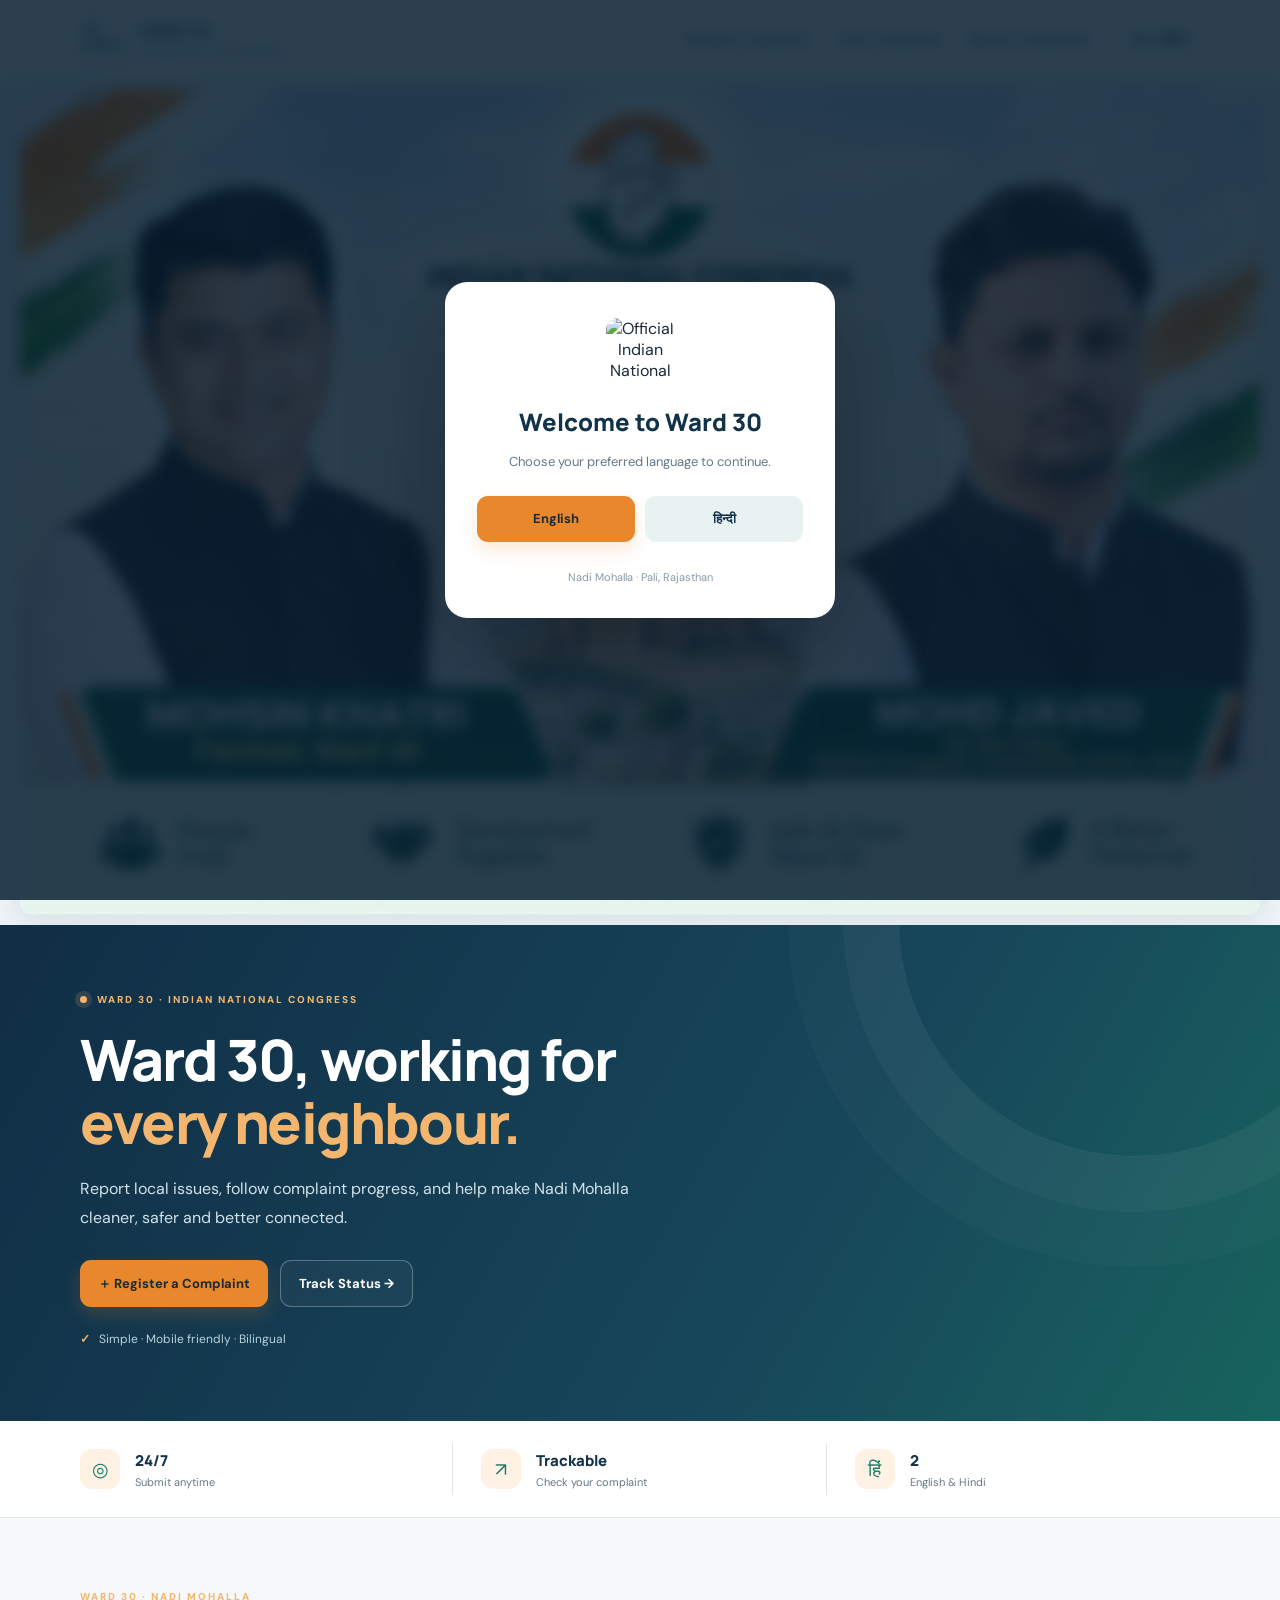
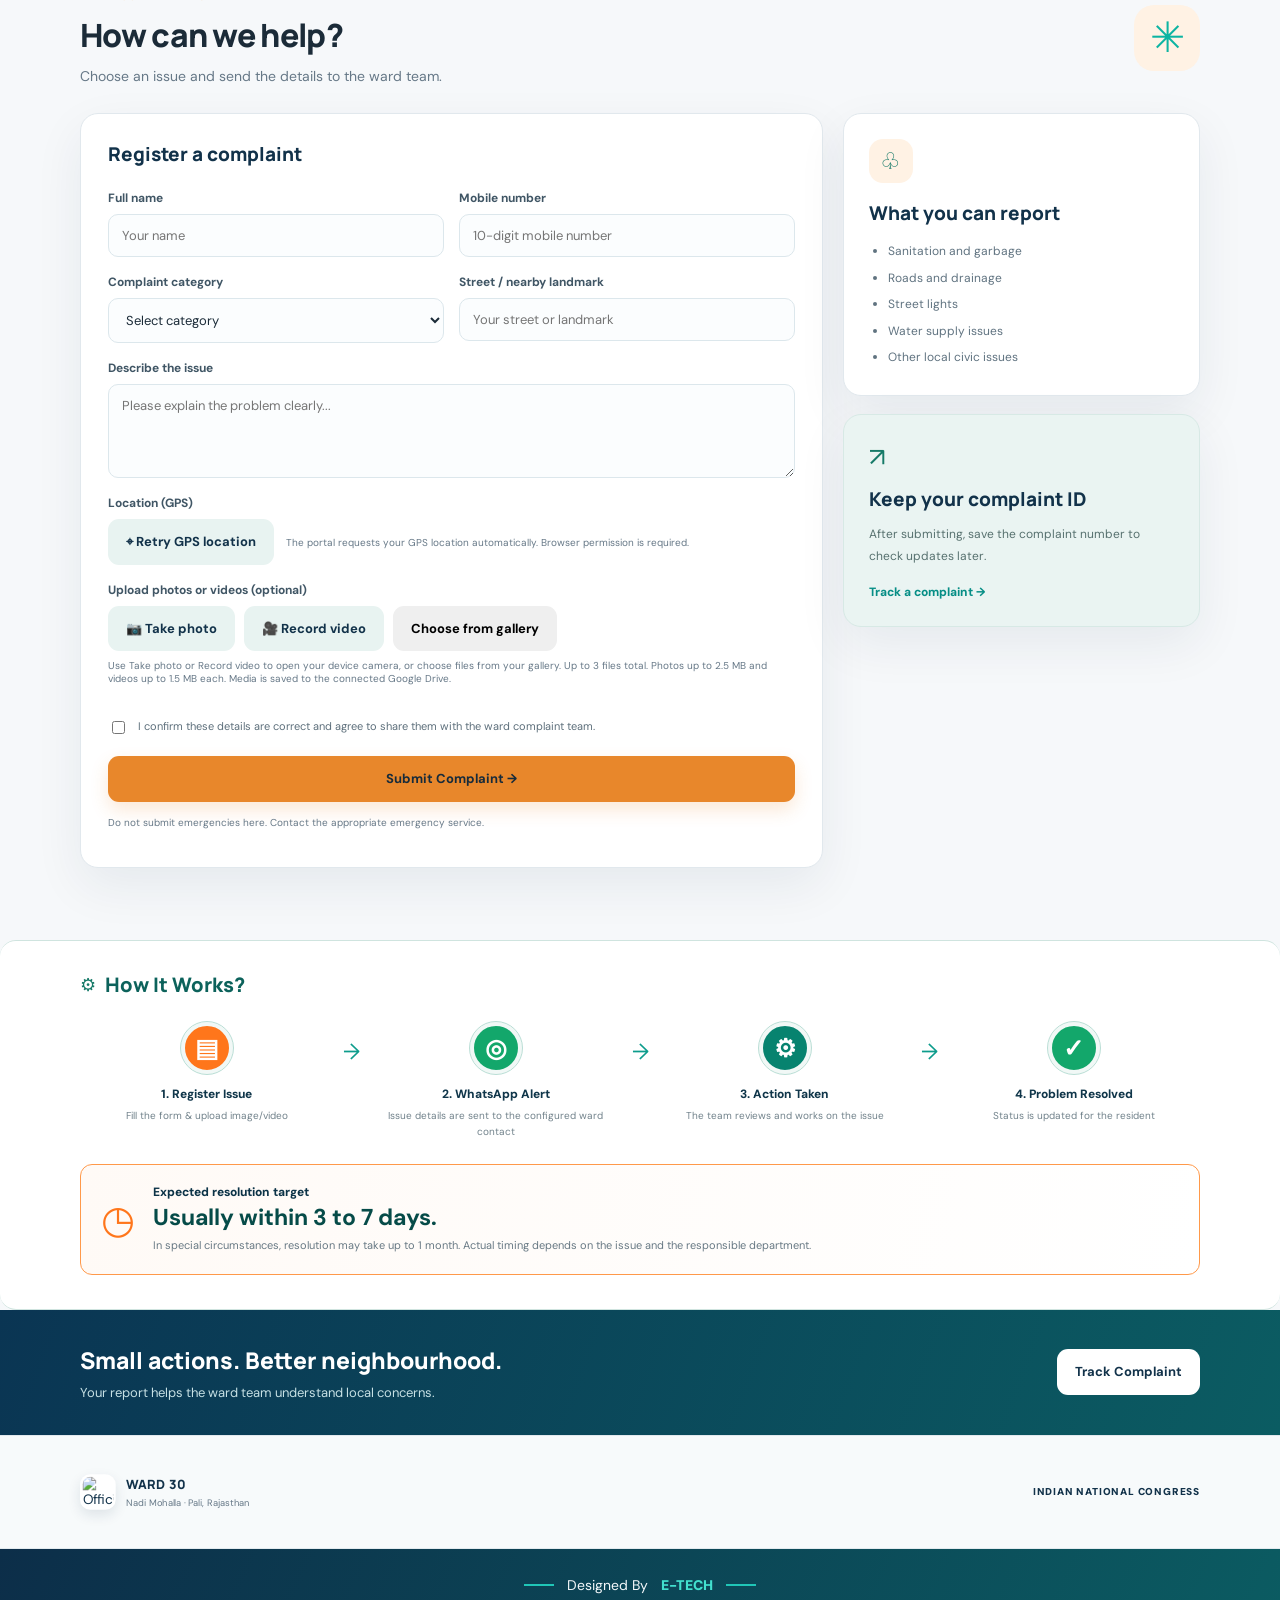
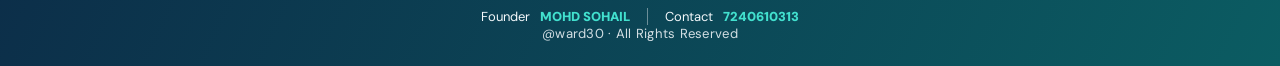
==== commit c733aa10: "Update index.html" ====
--- a/index.html
+++ b/index.html
@@ -2,15 +2,15 @@
 <html lang="en"><head>
 <meta charset="utf-8"><meta name="viewport" content="width=device-width,initial-scale=1">
 <meta name="theme-color" content="#168044"><title>Ward 30 • Nadi Mohalla | INC Community Portal</title>
-<link rel="icon" href="inc-logo.svg" type="image/png"><link rel="stylesheet" href="style.css">
+<link rel="icon" type="image/svg+xml" href="https://upload.wikimedia.org/wikipedia/commons/7/78/Indian_National_Congress_logo.svg"><link rel="stylesheet" href="style.css">
 </head><body>
 <div class="language-modal" id="languageModal" role="dialog" aria-modal="true">
- <div class="language-box"><img class="official-inc-logo modal-inc-logo" src="inc-logo.svg" alt="Official Indian National Congress logo"><h2 id="welcomeTitle">Welcome to Ward 30</h2><p id="welcomeText">Choose your preferred language to continue.</p>
+ <div class="language-box"><img class="official-inc-logo modal-inc-logo" src="https://upload.wikimedia.org/wikipedia/commons/7/78/Indian_National_Congress_logo.svg" alt="Official Indian National Congress logo"><h2 id="welcomeTitle">Welcome to Ward 30</h2><p id="welcomeText">Choose your preferred language to continue.</p>
  <div class="language-actions"><button class="btn primary" onclick="setLanguage('en')">English</button><button class="btn secondary" onclick="setLanguage('hi')">हिन्दी</button></div>
  <small>Nadi Mohalla · Pali, Rajasthan</small></div>
 </div>
 <header class="topbar"><div class="container nav">
- <a class="brand" href="index.html"><img class="official-inc-logo brand-logo" src="inc-logo.svg" alt="Official Indian National Congress logo"><span><b>WARD 30</b><small>Nadi Mohalla · Pali, Rajasthan</small></span></a><div class="nav-party"><img src="inc-logo.svg" alt="INC hand symbol"><span>INDIAN NATIONAL CONGRESS</span></div>
+ <a class="brand" href="index.html"><img class="official-inc-logo brand-logo" src="https://upload.wikimedia.org/wikipedia/commons/7/78/Indian_National_Congress_logo.svg" alt="Official Indian National Congress logo"><span><b>WARD 30</b><small>Nadi Mohalla · Pali, Rajasthan</small></span></a><div class="nav-party"><img src="https://upload.wikimedia.org/wikipedia/commons/7/78/Indian_National_Congress_logo.svg" alt="INC hand symbol"><span>INDIAN NATIONAL CONGRESS</span></div>
  <button id="menuBtn" class="menu" aria-label="Open menu">☰</button><nav id="navLinks">
  <a href="#report" data-en="Register Complaint" data-hi="शिकायत दर्ज करें">Register Complaint</a>
  <a href="track.html" data-en="Track Complaint" data-hi="शिकायत ट्रैक करें">Track Complaint</a>
@@ -67,7 +67,7 @@
 <footer class="site-footer">
  <div class="footer-ward">
   <div class="container footer-ward-inner">
-   <div class="brand footer-brand"><img class="official-inc-logo brand-logo" src="inc-logo.svg" alt="Official Indian National Congress logo"><span><b>WARD 30</b><small>Nadi Mohalla · Pali, Rajasthan</small></span></div>
+   <div class="brand footer-brand"><img class="official-inc-logo brand-logo" src="https://upload.wikimedia.org/wikipedia/commons/7/78/Indian_National_Congress_logo.svg" alt="Official Indian National Congress logo"><span><b>WARD 30</b><small>Nadi Mohalla · Pali, Rajasthan</small></span></div>
    <span class="footer-party-name">INDIAN NATIONAL CONGRESS</span>
   </div>
  </div>
